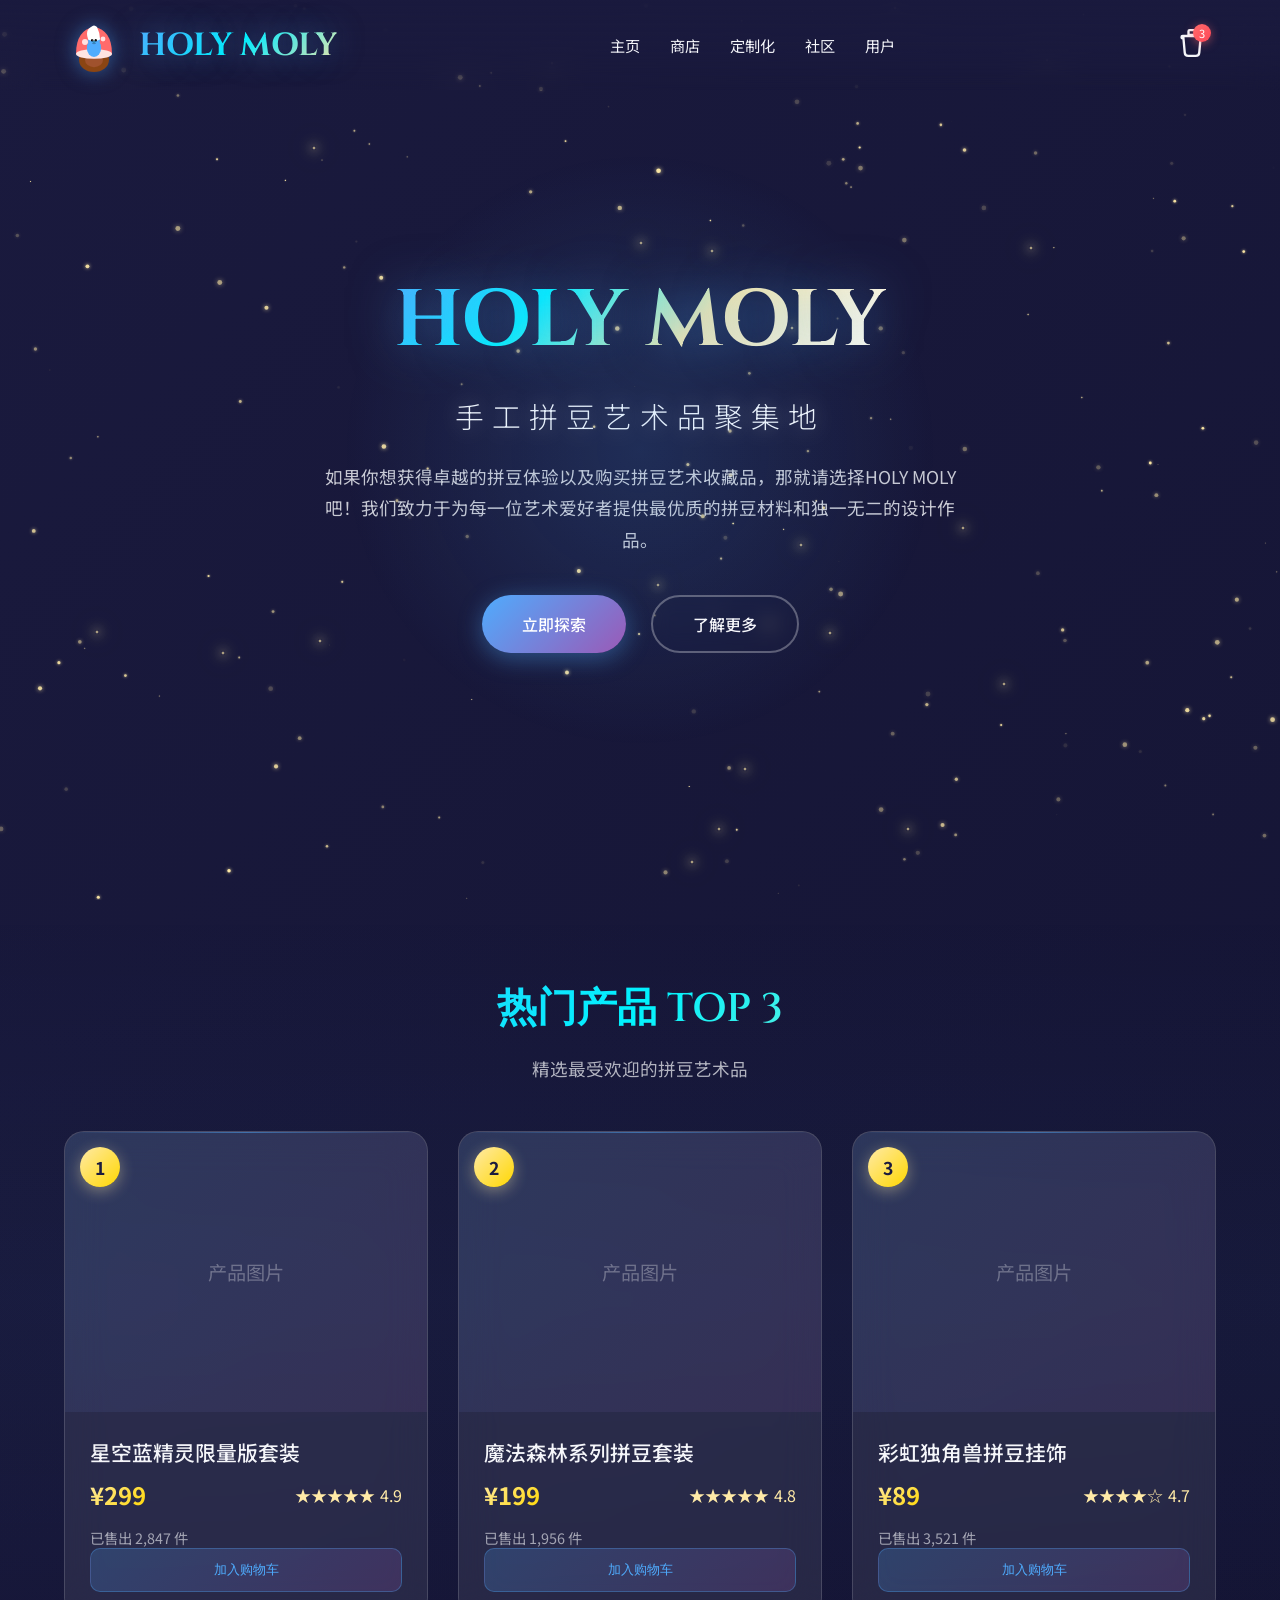
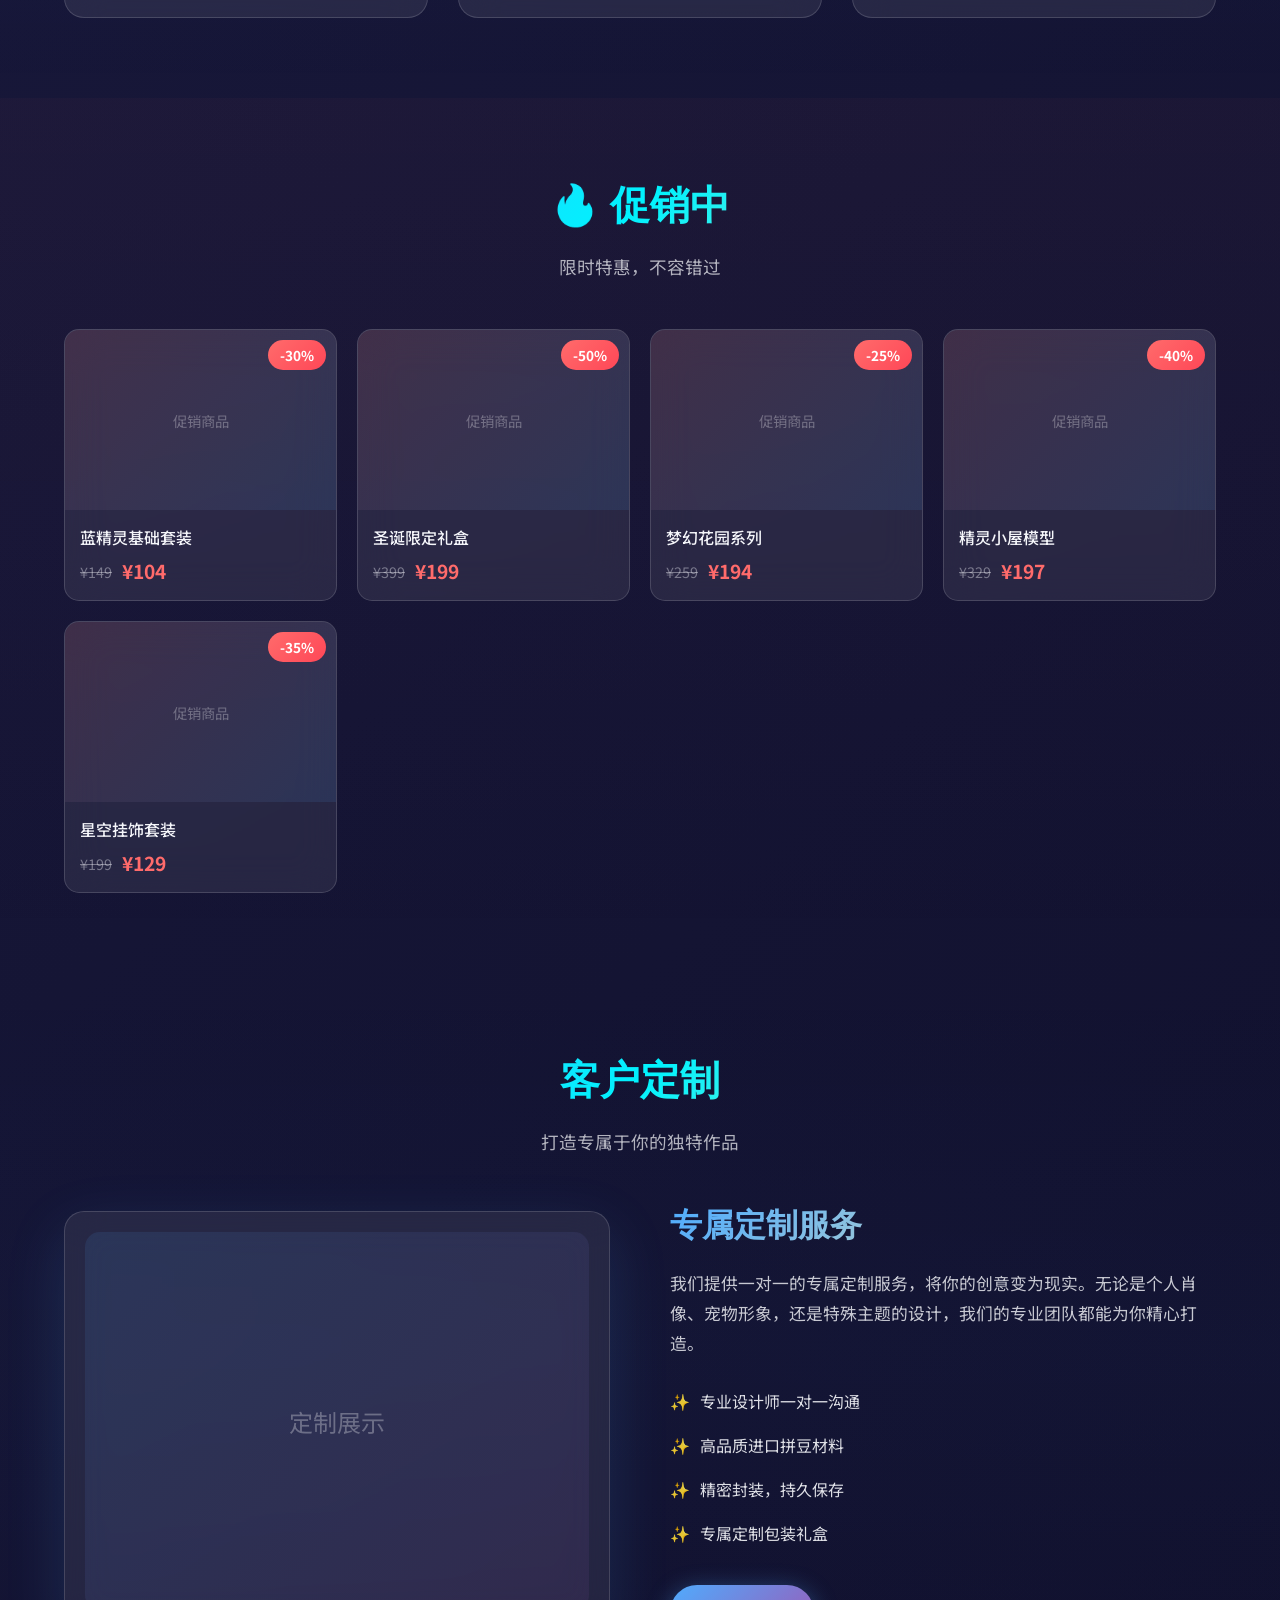
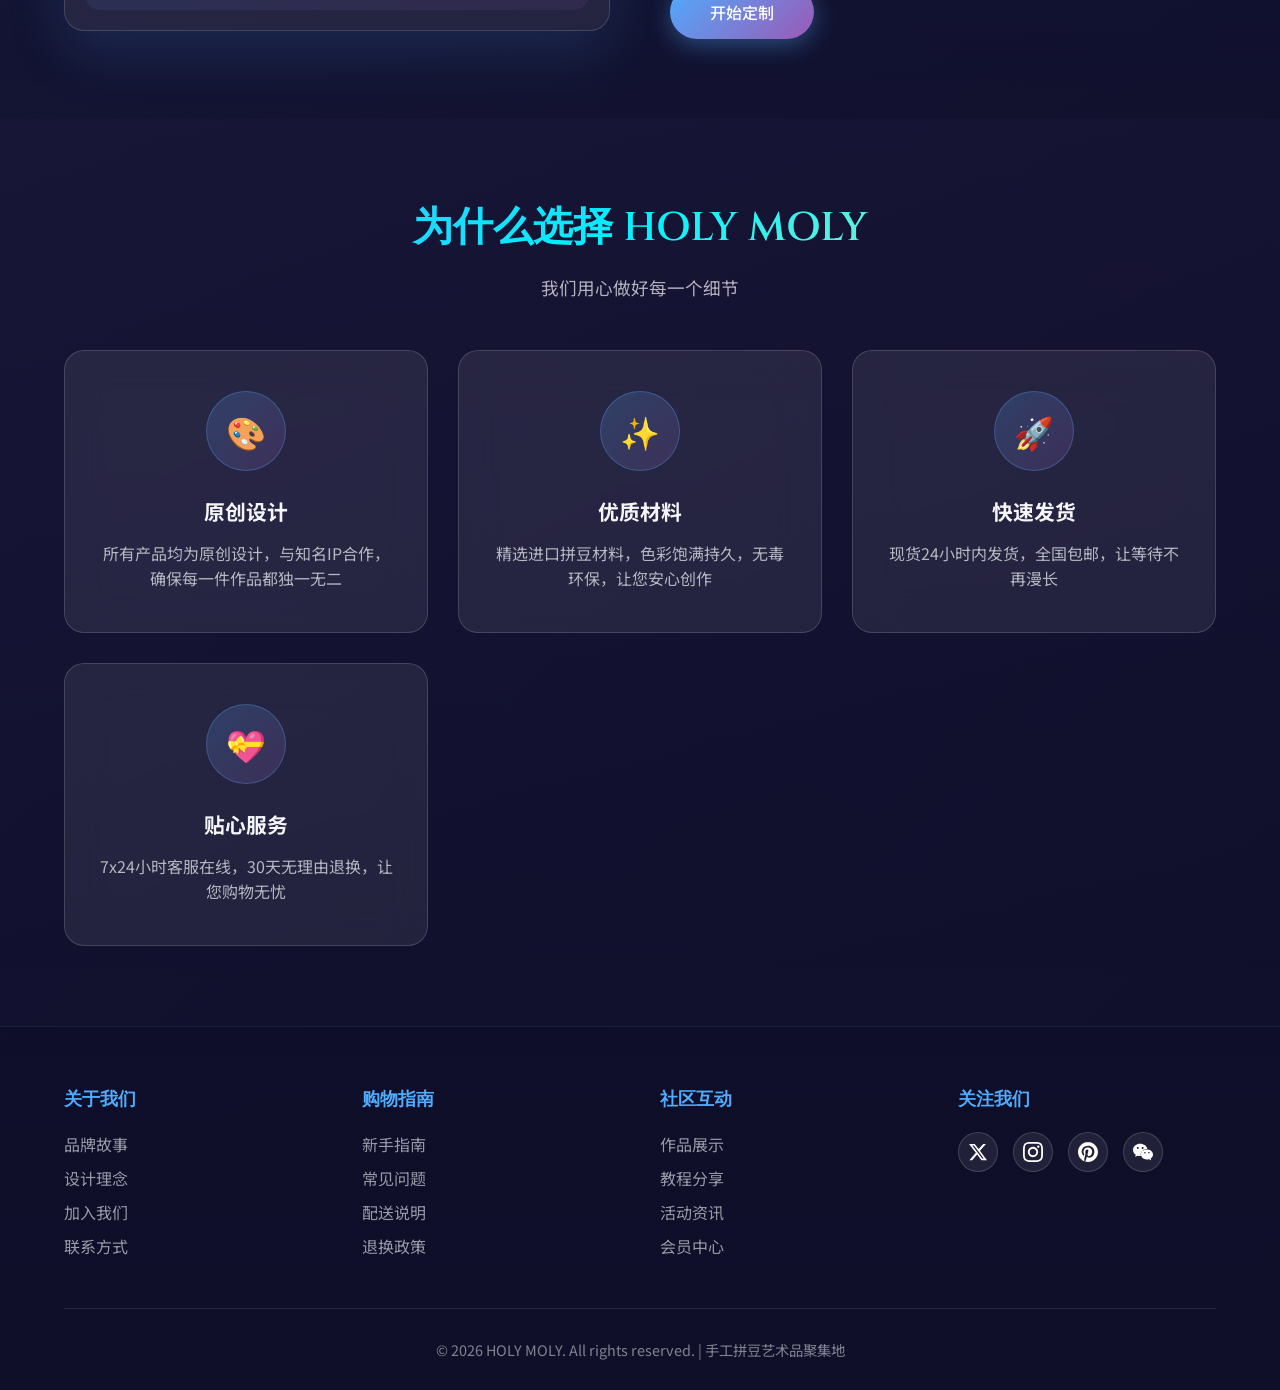
==== index.html @ f50a6401 "Initial commit: Holy Moly Store homepage with multiple design versions" ====
<!DOCTYPE html>
<html lang="zh-CN">
<head>
    <meta charset="UTF-8">
    <meta name="viewport" content="width=device-width, initial-scale=1.0">
    <title>HOLY MOLY - 手工拼豆艺术品聚集地</title>
    <link href="https://fonts.googleapis.com/css2?family=Cinzel:wght@400;600;700&family=Noto+Sans+SC:wght@300;400;500;700&display=swap" rel="stylesheet">
    <style>
        * {
            margin: 0;
            padding: 0;
            box-sizing: border-box;
        }

        :root {
            --bg-deep-1: #1a1a3e;
            --bg-deep-2: #0f0f2a;
            --magic-blue: #4facfe;
            --magic-purple: #9b59b6;
            --star-gold: #ffeaa7;
            --text-white: #f5f6fa;
            --promo-red: #ff6b6b;
            --glass-bg: rgba(255, 255, 255, 0.08);
            --glass-border: rgba(255, 255, 255, 0.15);
        }

        body {
            font-family: 'Noto Sans SC', sans-serif;
            background: linear-gradient(135deg, var(--bg-deep-1) 0%, var(--bg-deep-2) 100%);
            color: var(--text-white);
            min-height: 100vh;
            overflow-x: hidden;
        }

        /* ===== 星星Canvas背景 ===== */
        #star-canvas {
            position: fixed;
            top: 0;
            left: 0;
            width: 100%;
            height: 100%;
            z-index: 0;
            pointer-events: none;
        }

        /* ===== 萤火虫 ===== */
        .fireflies-container {
            position: fixed;
            top: 0;
            left: 0;
            width: 100%;
            height: 100%;
            z-index: 1;
            pointer-events: none;
            overflow: hidden;
        }

        .firefly {
            position: absolute;
            width: 4px;
            height: 4px;
            background: radial-gradient(circle, #ffeaa7 0%, rgba(255, 234, 167, 0) 70%);
            border-radius: 50%;
            box-shadow: 0 0 10px #ffeaa7, 0 0 20px #ffeaa7, 0 0 30px #ffd700;
            animation: firefly-float 15s infinite ease-in-out;
        }

        @keyframes firefly-float {
            0%, 100% {
                transform: translate(0, 0) scale(1);
                opacity: 0.3;
            }
            25% {
                transform: translate(30px, -50px) scale(1.2);
                opacity: 0.8;
            }
            50% {
                transform: translate(-20px, -80px) scale(1);
                opacity: 0.5;
            }
            75% {
                transform: translate(40px, -30px) scale(1.3);
                opacity: 0.9;
            }
        }

        /* ===== 导航栏 ===== */
        .navbar {
            position: fixed;
            top: 0;
            left: 0;
            right: 0;
            z-index: 1000;
            padding: 15px 5%;
            background: linear-gradient(180deg, rgba(26, 26, 62, 0.95) 0%, rgba(26, 26, 62, 0.7) 60%, transparent 100%);
            backdrop-filter: blur(10px);
            display: flex;
            justify-content: space-between;
            align-items: center;
            transition: all 0.3s ease;
        }

        .nav-left {
            display: flex;
            align-items: center;
            gap: 15px;
        }

        /* 蓝精灵SVG */
        .smurf-mushroom {
            width: 60px;
            height: 60px;
            position: relative;
        }

        .smurf-mushroom svg {
            width: 100%;
            height: 100%;
            filter: drop-shadow(0 0 10px rgba(79, 172, 254, 0.5));
        }

        .logo {
            font-family: 'Cinzel', serif;
            font-size: 2rem;
            font-weight: 700;
            background: linear-gradient(135deg, var(--magic-blue) 0%, #00f2fe 50%, var(--star-gold) 100%);
            -webkit-background-clip: text;
            -webkit-text-fill-color: transparent;
            background-clip: text;
            text-shadow: 0 0 30px rgba(79, 172, 254, 0.5);
            animation: logo-glow 3s ease-in-out infinite alternate;
        }

        @keyframes logo-glow {
            0% { filter: brightness(1) drop-shadow(0 0 10px rgba(79, 172, 254, 0.5)); }
            100% { filter: brightness(1.2) drop-shadow(0 0 20px rgba(79, 172, 254, 0.8)); }
        }

        .nav-menu {
            display: flex;
            gap: 30px;
            list-style: none;
        }

        .nav-menu a {
            color: var(--text-white);
            text-decoration: none;
            font-size: 0.95rem;
            font-weight: 400;
            position: relative;
            padding: 5px 0;
            transition: all 0.3s ease;
        }

        .nav-menu a::after {
            content: '';
            position: absolute;
            bottom: 0;
            left: 0;
            width: 0;
            height: 2px;
            background: linear-gradient(90deg, var(--magic-blue), var(--star-gold));
            transition: width 0.3s ease;
        }

        .nav-menu a:hover {
            color: var(--magic-blue);
            text-shadow: 0 0 10px rgba(79, 172, 254, 0.8);
        }

        .nav-menu a:hover::after {
            width: 100%;
        }

        .nav-right {
            display: flex;
            align-items: center;
            gap: 20px;
        }

        .cart-icon {
            position: relative;
            cursor: pointer;
            padding: 10px;
            transition: transform 0.3s ease;
        }

        .cart-icon:hover {
            transform: scale(1.1);
        }

        .cart-icon svg {
            width: 28px;
            height: 28px;
            fill: none;
            stroke: var(--text-white);
            stroke-width: 2;
            transition: stroke 0.3s ease;
        }

        .cart-icon:hover svg {
            stroke: var(--magic-blue);
            filter: drop-shadow(0 0 8px rgba(79, 172, 254, 0.8));
        }

        .cart-badge {
            position: absolute;
            top: 5px;
            right: 5px;
            background: linear-gradient(135deg, var(--promo-red) 0%, #ff4757 100%);
            color: white;
            font-size: 0.7rem;
            width: 18px;
            height: 18px;
            border-radius: 50%;
            display: flex;
            align-items: center;
            justify-content: center;
            box-shadow: 0 2px 10px rgba(255, 107, 107, 0.5);
            animation: cart-pulse 2s infinite;
        }

        @keyframes cart-pulse {
            0%, 100% { transform: scale(1); }
            50% { transform: scale(1.1); }
        }

        /* ===== 通用区块样式 ===== */
        section {
            position: relative;
            z-index: 2;
            padding: 80px 5%;
        }

        .section-title {
            font-family: 'Cinzel', serif;
            font-size: 2.5rem;
            font-weight: 600;
            text-align: center;
            margin-bottom: 20px;
            background: linear-gradient(135deg, var(--magic-blue) 0%, #00f2fe 50%, var(--star-gold) 100%);
            -webkit-background-clip: text;
            -webkit-text-fill-color: transparent;
            background-clip: text;
        }

        .section-subtitle {
            text-align: center;
            color: rgba(245, 246, 250, 0.7);
            font-size: 1.1rem;
            margin-bottom: 50px;
        }

        /* ===== Hero区域 ===== */
        .hero {
            min-height: 100vh;
            display: flex;
            flex-direction: column;
            justify-content: center;
            align-items: center;
            text-align: center;
            padding-top: 100px;
            position: relative;
            overflow: hidden;
        }

        .hero::before {
            content: '';
            position: absolute;
            top: 50%;
            left: 50%;
            width: 600px;
            height: 600px;
            background: radial-gradient(circle, rgba(79, 172, 254, 0.15) 0%, transparent 70%);
            transform: translate(-50%, -50%);
            animation: hero-glow 8s ease-in-out infinite;
            pointer-events: none;
        }

        @keyframes hero-glow {
            0%, 100% { transform: translate(-50%, -50%) scale(1); opacity: 0.5; }
            50% { transform: translate(-50%, -50%) scale(1.2); opacity: 0.8; }
        }

        .hero-title {
            font-family: 'Cinzel', serif;
            font-size: 5rem;
            font-weight: 700;
            margin-bottom: 20px;
            background: linear-gradient(135deg, var(--magic-blue) 0%, #00f2fe 30%, var(--star-gold) 60%, #fff 100%);
            -webkit-background-clip: text;
            -webkit-text-fill-color: transparent;
            background-clip: text;
            text-shadow: 0 0 50px rgba(79, 172, 254, 0.5);
            animation: hero-title-glow 3s ease-in-out infinite alternate;
        }

        @keyframes hero-title-glow {
            0% { filter: brightness(1) drop-shadow(0 0 20px rgba(79, 172, 254, 0.5)); }
            100% { filter: brightness(1.2) drop-shadow(0 0 40px rgba(79, 172, 254, 0.8)); }
        }

        .hero-subtitle {
            font-size: 1.8rem;
            color: var(--text-white);
            margin-bottom: 25px;
            font-weight: 300;
            letter-spacing: 8px;
            text-shadow: 0 0 20px rgba(255, 255, 255, 0.3);
        }

        .hero-slogan {
            max-width: 700px;
            font-size: 1.1rem;
            color: rgba(245, 246, 250, 0.8);
            line-height: 1.8;
            margin-bottom: 40px;
            padding: 0 20px;
        }

        .hero-buttons {
            display: flex;
            gap: 25px;
            flex-wrap: wrap;
            justify-content: center;
        }

        .btn {
            padding: 15px 40px;
            font-size: 1rem;
            font-weight: 500;
            border: none;
            border-radius: 50px;
            cursor: pointer;
            position: relative;
            overflow: hidden;
            transition: all 0.4s ease;
            font-family: 'Noto Sans SC', sans-serif;
        }

        .btn-primary {
            background: linear-gradient(135deg, var(--magic-blue) 0%, #9b59b6 100%);
            color: white;
            box-shadow: 0 5px 25px rgba(79, 172, 254, 0.4);
        }

        .btn-primary::before {
            content: '';
            position: absolute;
            top: 0;
            left: -100%;
            width: 100%;
            height: 100%;
            background: linear-gradient(90deg, transparent, rgba(255, 255, 255, 0.3), transparent);
            transition: left 0.5s ease;
        }

        .btn-primary:hover {
            transform: translateY(-3px);
            box-shadow: 0 10px 40px rgba(79, 172, 254, 0.6);
        }

        .btn-primary:hover::before {
            left: 100%;
        }

        .btn-secondary {
            background: transparent;
            color: var(--text-white);
            border: 2px solid rgba(255, 255, 255, 0.3);
            backdrop-filter: blur(10px);
        }

        .btn-secondary:hover {
            background: rgba(255, 255, 255, 0.1);
            border-color: var(--magic-blue);
            color: var(--magic-blue);
            box-shadow: 0 0 20px rgba(79, 172, 254, 0.3);
        }

        /* ===== 热门产品 ===== */
        .products-section {
            background: linear-gradient(180deg, transparent 0%, rgba(79, 172, 254, 0.03) 50%, transparent 100%);
        }

        .products-grid {
            display: grid;
            grid-template-columns: repeat(auto-fit, minmax(350px, 1fr));
            gap: 30px;
            max-width: 1400px;
            margin: 0 auto;
        }

        .product-card {
            background: var(--glass-bg);
            backdrop-filter: blur(20px);
            border: 1px solid var(--glass-border);
            border-radius: 20px;
            overflow: hidden;
            transition: all 0.4s ease;
            position: relative;
        }

        .product-card::before {
            content: '';
            position: absolute;
            top: 0;
            left: 0;
            right: 0;
            height: 1px;
            background: linear-gradient(90deg, transparent, rgba(79, 172, 254, 0.5), transparent);
        }

        .product-card:hover {
            transform: translateY(-10px);
            box-shadow: 0 20px 50px rgba(79, 172, 254, 0.2), 0 0 30px rgba(79, 172, 254, 0.1);
            border-color: rgba(79, 172, 254, 0.3);
        }

        .product-image {
            width: 100%;
            height: 280px;
            background: linear-gradient(135deg, rgba(79, 172, 254, 0.1) 0%, rgba(155, 89, 182, 0.1) 100%);
            display: flex;
            align-items: center;
            justify-content: center;
            position: relative;
            overflow: hidden;
        }

        .product-image::after {
            content: '产品图片';
            font-size: 1.2rem;
            color: rgba(255, 255, 255, 0.3);
        }

        .product-image img {
            width: 100%;
            height: 100%;
            object-fit: cover;
        }

        .product-rank {
            position: absolute;
            top: 15px;
            left: 15px;
            width: 40px;
            height: 40px;
            background: linear-gradient(135deg, var(--star-gold) 0%, #ffd700 100%);
            border-radius: 50%;
            display: flex;
            align-items: center;
            justify-content: center;
            font-weight: 700;
            color: #1a1a3e;
            font-size: 1.1rem;
            box-shadow: 0 4px 15px rgba(255, 234, 167, 0.4);
        }

        .product-info {
            padding: 25px;
        }

        .product-name {
            font-size: 1.3rem;
            font-weight: 500;
            margin-bottom: 10px;
            color: var(--text-white);
        }

        .product-meta {
            display: flex;
            justify-content: space-between;
            align-items: center;
            margin-bottom: 15px;
        }

        .product-price {
            font-size: 1.5rem;
            font-weight: 700;
            background: linear-gradient(135deg, var(--star-gold) 0%, #ffd700 100%);
            -webkit-background-clip: text;
            -webkit-text-fill-color: transparent;
            background-clip: text;
        }

        .product-rating {
            display: flex;
            align-items: center;
            gap: 5px;
            color: var(--star-gold);
        }

        .product-sales {
            color: rgba(245, 246, 250, 0.6);
            font-size: 0.9rem;
        }

        .btn-add-cart {
            width: 100%;
            padding: 12px;
            background: linear-gradient(135deg, rgba(79, 172, 254, 0.2) 0%, rgba(155, 89, 182, 0.2) 100%);
            border: 1px solid rgba(79, 172, 254, 0.3);
            border-radius: 10px;
            color: var(--magic-blue);
            font-weight: 500;
            cursor: pointer;
            transition: all 0.3s ease;
        }

        .btn-add-cart:hover {
            background: linear-gradient(135deg, var(--magic-blue) 0%, #9b59b6 100%);
            color: white;
            box-shadow: 0 5px 20px rgba(79, 172, 254, 0.4);
        }

        /* ===== 促销区域 ===== */
        .promo-section {
            background: linear-gradient(180deg, rgba(255, 107, 107, 0.03) 0%, transparent 100%);
        }

        .promo-grid {
            display: grid;
            grid-template-columns: repeat(auto-fit, minmax(220px, 1fr));
            gap: 20px;
            max-width: 1400px;
            margin: 0 auto;
        }

        .promo-card {
            background: var(--glass-bg);
            backdrop-filter: blur(20px);
            border: 1px solid var(--glass-border);
            border-radius: 15px;
            overflow: hidden;
            position: relative;
            transition: all 0.4s ease;
        }

        .promo-card:hover {
            transform: translateY(-8px) scale(1.02);
            box-shadow: 0 15px 40px rgba(255, 107, 107, 0.15);
        }

        .discount-badge {
            position: absolute;
            top: 10px;
            right: 10px;
            background: linear-gradient(135deg, var(--promo-red) 0%, #ff4757 100%);
            color: white;
            padding: 5px 12px;
            border-radius: 20px;
            font-size: 0.85rem;
            font-weight: 700;
            z-index: 2;
            animation: badge-pulse 2s infinite;
        }

        @keyframes badge-pulse {
            0%, 100% { box-shadow: 0 0 10px rgba(255, 107, 107, 0.5); }
            50% { box-shadow: 0 0 20px rgba(255, 107, 107, 0.8); }
        }

        .promo-image {
            width: 100%;
            height: 180px;
            background: linear-gradient(135deg, rgba(255, 107, 107, 0.1) 0%, rgba(79, 172, 254, 0.1) 100%);
            display: flex;
            align-items: center;
            justify-content: center;
        }

        .promo-image::after {
            content: '促销商品';
            font-size: 0.9rem;
            color: rgba(255, 255, 255, 0.3);
        }

        .promo-info {
            padding: 15px;
        }

        .promo-name {
            font-size: 1rem;
            font-weight: 500;
            margin-bottom: 8px;
        }

        .promo-price {
            display: flex;
            align-items: center;
            gap: 10px;
        }

        .original-price {
            text-decoration: line-through;
            color: rgba(245, 246, 250, 0.4);
            font-size: 0.9rem;
        }

        .current-price {
            font-size: 1.2rem;
            font-weight: 700;
            color: var(--promo-red);
        }

        /* ===== 客户定制 ===== */
        .custom-section {
            background: linear-gradient(180deg, transparent 0%, rgba(79, 172, 254, 0.02) 50%, transparent 100%);
        }

        .custom-content {
            display: grid;
            grid-template-columns: 1fr 1fr;
            gap: 60px;
            max-width: 1200px;
            margin: 0 auto;
            align-items: center;
        }

        .custom-image {
            position: relative;
        }

        .custom-image-frame {
            background: var(--glass-bg);
            backdrop-filter: blur(20px);
            border: 1px solid var(--glass-border);
            border-radius: 20px;
            padding: 20px;
            box-shadow: 0 20px 60px rgba(79, 172, 254, 0.15);
        }

        .custom-image-placeholder {
            width: 100%;
            aspect-ratio: 4/3;
            background: linear-gradient(135deg, rgba(79, 172, 254, 0.1) 0%, rgba(155, 89, 182, 0.1) 100%);
            border-radius: 15px;
            display: flex;
            align-items: center;
            justify-content: center;
        }

        .custom-image-placeholder::after {
            content: '定制展示';
            font-size: 1.5rem;
            color: rgba(255, 255, 255, 0.3);
        }

        .custom-text h3 {
            font-family: 'Cinzel', serif;
            font-size: 2rem;
            margin-bottom: 20px;
            background: linear-gradient(135deg, var(--magic-blue) 0%, var(--star-gold) 100%);
            -webkit-background-clip: text;
            -webkit-text-fill-color: transparent;
            background-clip: text;
        }

        .custom-text p {
            color: rgba(245, 246, 250, 0.8);
            line-height: 1.8;
            margin-bottom: 20px;
            font-size: 1.05rem;
        }

        .custom-features {
            list-style: none;
            margin-bottom: 30px;
        }

        .custom-features li {
            padding: 10px 0;
            padding-left: 30px;
            position: relative;
            color: rgba(245, 246, 250, 0.9);
        }

        .custom-features li::before {
            content: '✨';
            position: absolute;
            left: 0;
        }

        /* ===== 为什么选择 ===== */
        .features-section {
            background: linear-gradient(180deg, rgba(155, 89, 182, 0.03) 0%, transparent 100%);
        }

        .features-grid {
            display: grid;
            grid-template-columns: repeat(auto-fit, minmax(280px, 1fr));
            gap: 30px;
            max-width: 1200px;
            margin: 0 auto;
        }

        .feature-card {
            background: var(--glass-bg);
            backdrop-filter: blur(20px);
            border: 1px solid var(--glass-border);
            border-radius: 20px;
            padding: 40px 30px;
            text-align: center;
            transition: all 0.4s ease;
            position: relative;
            overflow: hidden;
        }

        .feature-card::before {
            content: '';
            position: absolute;
            top: -50%;
            left: -50%;
            width: 200%;
            height: 200%;
            background: radial-gradient(circle, rgba(79, 172, 254, 0.1) 0%, transparent 70%);
            opacity: 0;
            transition: opacity 0.4s ease;
        }

        .feature-card:hover::before {
            opacity: 1;
        }

        .feature-card:hover {
            transform: translateY(-10px);
            border-color: rgba(79, 172, 254, 0.3);
            box-shadow: 0 20px 50px rgba(79, 172, 254, 0.15);
        }

        .feature-icon {
            width: 80px;
            height: 80px;
            margin: 0 auto 25px;
            background: linear-gradient(135deg, rgba(79, 172, 254, 0.2) 0%, rgba(155, 89, 182, 0.2) 100%);
            border-radius: 50%;
            display: flex;
            align-items: center;
            justify-content: center;
            font-size: 2rem;
            border: 1px solid rgba(79, 172, 254, 0.3);
        }

        .feature-card h4 {
            font-size: 1.3rem;
            margin-bottom: 15px;
            color: var(--text-white);
        }

        .feature-card p {
            color: rgba(245, 246, 250, 0.7);
            line-height: 1.6;
        }

        /* ===== Footer ===== */
        .footer {
            background: linear-gradient(180deg, rgba(15, 15, 42, 0.95) 0%, #0f0f2a 100%);
            border-top: 1px solid rgba(79, 172, 254, 0.1);
            padding: 60px 5% 30px;
            position: relative;
            z-index: 2;
        }

        .footer-content {
            max-width: 1200px;
            margin: 0 auto;
            display: grid;
            grid-template-columns: repeat(auto-fit, minmax(250px, 1fr));
            gap: 40px;
            margin-bottom: 40px;
        }

        .footer-section h5 {
            font-family: 'Cinzel', serif;
            font-size: 1.1rem;
            margin-bottom: 20px;
            color: var(--magic-blue);
        }

        .footer-section ul {
            list-style: none;
        }

        .footer-section li {
            margin-bottom: 10px;
        }

        .footer-section a {
            color: rgba(245, 246, 250, 0.6);
            text-decoration: none;
            transition: all 0.3s ease;
        }

        .footer-section a:hover {
            color: var(--magic-blue);
            padding-left: 5px;
        }

        .social-links {
            display: flex;
            gap: 15px;
        }

        .social-icon {
            width: 40px;
            height: 40px;
            background: var(--glass-bg);
            border: 1px solid var(--glass-border);
            border-radius: 50%;
            display: flex;
            align-items: center;
            justify-content: center;
            transition: all 0.3s ease;
            cursor: pointer;
        }

        .social-icon:hover {
            background: rgba(79, 172, 254, 0.2);
            border-color: var(--magic-blue);
            transform: translateY(-3px);
        }

        .footer-bottom {
            text-align: center;
            padding-top: 30px;
            border-top: 1px solid rgba(255, 255, 255, 0.1);
            color: rgba(245, 246, 250, 0.5);
            font-size: 0.9rem;
        }

        /* ===== 响应式设计 ===== */
        @media (max-width: 1024px) {
            .custom-content {
                grid-template-columns: 1fr;
                gap: 40px;
            }
        }

        @media (max-width: 768px) {
            .navbar {
                flex-wrap: wrap;
                padding: 15px 3%;
            }

            .nav-menu {
                display: none;
            }

            .hero-title {
                font-size: 3rem;
            }

            .hero-subtitle {
                font-size: 1.2rem;
                letter-spacing: 4px;
            }

            .products-grid {
                grid-template-columns: 1fr;
            }

            .section-title {
                font-size: 1.8rem;
            }

            section {
                padding: 60px 3%;
            }
        }

        /* ===== 滚动动画 ===== */
        .animate-on-scroll {
            opacity: 0;
            transform: translateY(30px);
            transition: all 0.6s ease;
        }

        .animate-on-scroll.visible {
            opacity: 1;
            transform: translateY(0);
        }
    </style>
</head>
<body>
    <!-- 星星Canvas -->
    <canvas id="star-canvas"></canvas>

    <!-- 萤火虫容器 -->
    <div class="fireflies-container" id="fireflies"></div>

    <!-- 导航栏 -->
    <nav class="navbar">
        <div class="nav-left">
            <div class="smurf-mushroom">
                <svg viewBox="0 0 100 100" xmlns="http://www.w3.org/2000/svg">
                    <!-- 蘑菇 -->
                    <ellipse cx="50" cy="75" rx="25" ry="20" fill="#8B4513"/>
                    <ellipse cx="50" cy="75" rx="15" ry="12" fill="#A0522D"/>
                    <!-- 蘑菇伞 -->
                    <path d="M20 65 Q20 25 50 20 Q80 25 80 65 Z" fill="#FF6B6B"/>
                    <ellipse cx="50" cy="65" rx="30" ry="8" fill="#FFE4E1"/>
                    <!-- 蘑菇斑点 -->
                    <circle cx="35" cy="45" r="5" fill="white" opacity="0.8"/>
                    <circle cx="65" cy="40" r="4" fill="white" opacity="0.8"/>
                    <circle cx="50" cy="35" r="3" fill="white" opacity="0.8"/>
                    <!-- 蓝精灵身体 -->
                    <ellipse cx="50" cy="55" rx="12" ry="15" fill="#4FACFE"/>
                    <!-- 蓝精灵头 -->
                    <circle cx="50" cy="42" r="10" fill="#4FACFE"/>
                    <!-- 帽子 -->
                    <path d="M40 40 Q35 25 45 20 Q50 15 55 20 Q60 30 60 40" fill="white"/>
                    <ellipse cx="50" cy="40" rx="10" ry="3" fill="white"/>
                    <!-- 眼睛 -->
                    <circle cx="47" cy="42" r="2" fill="black"/>
                    <circle cx="53" cy="42" r="2" fill="black"/>
                    <circle cx="47.5" cy="41.5" r="0.7" fill="white"/>
                    <circle cx="53.5" cy="41.5" r="0.7" fill="white"/>
                    <!-- 鼻子 -->
                    <ellipse cx="50" cy="45" rx="2" ry="1.5" fill="#2E86AB"/>
                    <!-- 嘴巴 -->
                    <path d="M47 47 Q50 49 53 47" stroke="black" stroke-width="0.5" fill="none"/>
                </svg>
            </div>
            <div class="logo">HOLY MOLY</div>
        </div>
        <ul class="nav-menu">
            <li><a href="#home">主页</a></li>
            <li><a href="#shop">商店</a></li>
            <li><a href="#custom">定制化</a></li>
            <li><a href="#community">社区</a></li>
            <li><a href="#user">用户</a></li>
        </ul>
        <div class="nav-right">
            <div class="cart-icon">
                <svg viewBox="0 0 24 24">
                    <path d="M9 2C9 1.44772 9.44772 1 10 1H14C14.5523 1 15 1.44772 15 2V5H9V2Z"/>
                    <path d="M3 7C3 6.44772 3.44772 6 4 6H20C20.5523 6 21 6.44772 21 7C21 7.55228 20.5523 8 20 8H19.3333L18.2222 20.2C18.0974 21.7464 16.7957 23 15.2222 23H8.77778C7.20431 23 5.90264 21.7464 5.77778 20.2L4.66667 8H4C3.44772 8 3 7.55228 3 7Z"/>
                </svg>
                <span class="cart-badge">3</span>
            </div>
        </div>
    </nav>

    <!-- Hero区域 -->
    <section class="hero" id="home">
        <h1 class="hero-title">HOLY MOLY</h1>
        <p class="hero-subtitle">手工拼豆艺术品聚集地</p>
        <p class="hero-slogan">如果你想获得卓越的拼豆体验以及购买拼豆艺术收藏品，那就请选择HOLY MOLY吧！我们致力于为每一位艺术爱好者提供最优质的拼豆材料和独一无二的设计作品。</p>
        <div class="hero-buttons">
            <button class="btn btn-primary">立即探索</button>
            <button class="btn btn-secondary">了解更多</button>
        </div>
    </section>

    <!-- 热门产品TOP 3 -->
    <section class="products-section" id="shop">
        <h2 class="section-title animate-on-scroll">热门产品 TOP 3</h2>
        <p class="section-subtitle animate-on-scroll">精选最受欢迎的拼豆艺术品</p>
        <div class="products-grid">
            <div class="product-card animate-on-scroll">
                <div class="product-image">
                    <span class="product-rank">1</span>
                </div>
                <div class="product-info">
                    <h3 class="product-name">星空蓝精灵限量版套装</h3>
                    <div class="product-meta">
                        <span class="product-price">¥299</span>
                        <div class="product-rating">
                            <span>★★★★★</span>
                            <span>4.9</span>
                        </div>
                    </div>
                    <p class="product-sales">已售出 2,847 件</p>
                    <button class="btn-add-cart">加入购物车</button>
                </div>
            </div>
            <div class="product-card animate-on-scroll">
                <div class="product-image">
                    <span class="product-rank">2</span>
                </div>
                <div class="product-info">
                    <h3 class="product-name">魔法森林系列拼豆套装</h3>
                    <div class="product-meta">
                        <span class="product-price">¥199</span>
                        <div class="product-rating">
                            <span>★★★★★</span>
                            <span>4.8</span>
                        </div>
                    </div>
                    <p class="product-sales">已售出 1,956 件</p>
                    <button class="btn-add-cart">加入购物车</button>
                </div>
            </div>
            <div class="product-card animate-on-scroll">
                <div class="product-image">
                    <span class="product-rank">3</span>
                </div>
                <div class="product-info">
                    <h3 class="product-name">彩虹独角兽拼豆挂饰</h3>
                    <div class="product-meta">
                        <span class="product-price">¥89</span>
                        <div class="product-rating">
                            <span>★★★★☆</span>
                            <span>4.7</span>
                        </div>
                    </div>
                    <p class="product-sales">已售出 3,521 件</p>
                    <button class="btn-add-cart">加入购物车</button>
                </div>
            </div>
        </div>
    </section>

    <!-- 促销中 -->
    <section class="promo-section">
        <h2 class="section-title animate-on-scroll">🔥 促销中</h2>
        <p class="section-subtitle animate-on-scroll">限时特惠，不容错过</p>
        <div class="promo-grid">
            <div class="promo-card animate-on-scroll">
                <span class="discount-badge">-30%</span>
                <div class="promo-image"></div>
                <div class="promo-info">
                    <h4 class="promo-name">蓝精灵基础套装</h4>
                    <div class="promo-price">
                        <span class="original-price">¥149</span>
                        <span class="current-price">¥104</span>
                    </div>
                </div>
            </div>
            <div class="promo-card animate-on-scroll">
                <span class="discount-badge">-50%</span>
                <div class="promo-image"></div>
                <div class="promo-info">
                    <h4 class="promo-name">圣诞限定礼盒</h4>
                    <div class="promo-price">
                        <span class="original-price">¥399</span>
                        <span class="current-price">¥199</span>
                    </div>
                </div>
            </div>
            <div class="promo-card animate-on-scroll">
                <span class="discount-badge">-25%</span>
                <div class="promo-image"></div>
                <div class="promo-info">
                    <h4 class="promo-name">梦幻花园系列</h4>
                    <div class="promo-price">
                        <span class="original-price">¥259</span>
                        <span class="current-price">¥194</span>
                    </div>
                </div>
            </div>
            <div class="promo-card animate-on-scroll">
                <span class="discount-badge">-40%</span>
                <div class="promo-image"></div>
                <div class="promo-info">
                    <h4 class="promo-name">精灵小屋模型</h4>
                    <div class="promo-price">
                        <span class="original-price">¥329</span>
                        <span class="current-price">¥197</span>
                    </div>
                </div>
            </div>
            <div class="promo-card animate-on-scroll">
                <span class="discount-badge">-35%</span>
                <div class="promo-image"></div>
                <div class="promo-info">
                    <h4 class="promo-name">星空挂饰套装</h4>
                    <div class="promo-price">
                        <span class="original-price">¥199</span>
                        <span class="current-price">¥129</span>
                    </div>
                </div>
            </div>
        </div>
    </section>

    <!-- 客户定制 -->
    <section class="custom-section" id="custom">
        <h2 class="section-title animate-on-scroll">客户定制</h2>
        <p class="section-subtitle animate-on-scroll">打造专属于你的独特作品</p>
        <div class="custom-content">
            <div class="custom-image animate-on-scroll">
                <div class="custom-image-frame">
                    <div class="custom-image-placeholder"></div>
                </div>
            </div>
            <div class="custom-text animate-on-scroll">
                <h3>专属定制服务</h3>
                <p>我们提供一对一的专属定制服务，将你的创意变为现实。无论是个人肖像、宠物形象，还是特殊主题的设计，我们的专业团队都能为你精心打造。</p>
                <ul class="custom-features">
                    <li>专业设计师一对一沟通</li>
                    <li>高品质进口拼豆材料</li>
                    <li>精密封装，持久保存</li>
                    <li>专属定制包装礼盒</li>
                </ul>
                <button class="btn btn-primary">开始定制</button>
            </div>
        </div>
    </section>

    <!-- 为什么选择HOLY MOLY -->
    <section class="features-section">
        <h2 class="section-title animate-on-scroll">为什么选择 HOLY MOLY</h2>
        <p class="section-subtitle animate-on-scroll">我们用心做好每一个细节</p>
        <div class="features-grid">
            <div class="feature-card animate-on-scroll">
                <div class="feature-icon">🎨</div>
                <h4>原创设计</h4>
                <p>所有产品均为原创设计，与知名IP合作，确保每一件作品都独一无二</p>
            </div>
            <div class="feature-card animate-on-scroll">
                <div class="feature-icon">✨</div>
                <h4>优质材料</h4>
                <p>精选进口拼豆材料，色彩饱满持久，无毒环保，让您安心创作</p>
            </div>
            <div class="feature-card animate-on-scroll">
                <div class="feature-icon">🚀</div>
                <h4>快速发货</h4>
                <p>现货24小时内发货，全国包邮，让等待不再漫长</p>
            </div>
            <div class="feature-card animate-on-scroll">
                <div class="feature-icon">💝</div>
                <h4>贴心服务</h4>
                <p>7x24小时客服在线，30天无理由退换，让您购物无忧</p>
            </div>
        </div>
    </section>

    <!-- Footer -->
    <footer class="footer">
        <div class="footer-content">
            <div class="footer-section">
                <h5>关于我们</h5>
                <ul>
                    <li><a href="#">品牌故事</a></li>
                    <li><a href="#">设计理念</a></li>
                    <li><a href="#">加入我们</a></li>
                    <li><a href="#">联系方式</a></li>
                </ul>
            </div>
            <div class="footer-section">
                <h5>购物指南</h5>
                <ul>
                    <li><a href="#">新手指南</a></li>
                    <li><a href="#">常见问题</a></li>
                    <li><a href="#">配送说明</a></li>
                    <li><a href="#">退换政策</a></li>
                </ul>
            </div>
            <div class="footer-section">
                <h5>社区互动</h5>
                <ul>
                    <li><a href="#">作品展示</a></li>
                    <li><a href="#">教程分享</a></li>
                    <li><a href="#">活动资讯</a></li>
                    <li><a href="#">会员中心</a></li>
                </ul>
            </div>
            <div class="footer-section">
                <h5>关注我们</h5>
                <div class="social-links">
                    <div class="social-icon">
                        <svg width="20" height="20" viewBox="0 0 24 24" fill="white">
                            <path d="M18.244 2.25h3.308l-7.227 8.26 8.502 11.24H16.17l-5.214-6.817L4.99 21.75H1.68l7.73-8.835L1.254 2.25H8.08l4.713 6.231zm-1.161 17.52h1.833L7.084 4.126H5.117z"/>
                        </svg>
                    </div>
                    <div class="social-icon">
                        <svg width="20" height="20" viewBox="0 0 24 24" fill="white">
                            <path d="M12 2.163c3.204 0 3.584.012 4.85.07 3.252.148 4.771 1.691 4.919 4.919.058 1.265.069 1.645.069 4.849 0 3.205-.012 3.584-.069 4.849-.149 3.225-1.664 4.771-4.919 4.919-1.266.058-1.644.07-4.85.07-3.204 0-3.584-.012-4.849-.07-3.26-.149-4.771-1.699-4.919-4.92-.058-1.265-.07-1.644-.07-4.849 0-3.204.013-3.583.07-4.849.149-3.227 1.664-4.771 4.919-4.919 1.266-.057 1.645-.069 4.849-.069zm0-2.163c-3.259 0-3.667.014-4.947.072-4.358.2-6.78 2.618-6.98 6.98-.059 1.281-.073 1.689-.073 4.948 0 3.259.014 3.668.072 4.948.2 4.358 2.618 6.78 6.98 6.98 1.281.058 1.689.072 4.948.072 3.259 0 3.668-.014 4.948-.072 4.354-.2 6.782-2.618 6.979-6.98.059-1.28.073-1.689.073-4.948 0-3.259-.014-3.667-.072-4.947-.196-4.354-2.617-6.78-6.979-6.98-1.281-.059-1.69-.073-4.949-.073zm0 5.838c-3.403 0-6.162 2.759-6.162 6.162s2.759 6.163 6.162 6.163 6.162-2.759 6.162-6.163c0-3.403-2.759-6.162-6.162-6.162zm0 10.162c-2.209 0-4-1.79-4-4 0-2.209 1.791-4 4-4s4 1.791 4 4c0 2.21-1.791 4-4 4zm6.406-11.845c-.796 0-1.441.645-1.441 1.44s.645 1.44 1.441 1.44c.795 0 1.439-.645 1.439-1.44s-.644-1.44-1.439-1.44z"/>
                        </svg>
                    </div>
                    <div class="social-icon">
                        <svg width="20" height="20" viewBox="0 0 24 24" fill="white">
                            <path d="M12.017 0C5.396 0 .029 5.367.029 11.987c0 5.079 3.158 9.417 7.618 11.162-.105-.949-.199-2.403.041-3.439.219-.937 1.406-5.957 1.406-5.957s-.359-.72-.359-1.781c0-1.663.967-2.911 2.168-2.911 1.024 0 1.518.769 1.518 1.688 0 1.029-.653 2.567-.992 3.992-.285 1.193.6 2.165 1.775 2.165 2.128 0 3.768-2.245 3.768-5.487 0-2.861-2.063-4.869-5.008-4.869-3.41 0-5.409 2.562-5.409 5.199 0 1.033.394 2.143.889 2.741.099.12.112.225.085.345-.09.375-.293 1.199-.334 1.363-.053.225-.172.271-.401.165-1.495-.69-2.433-2.878-2.433-4.646 0-3.776 2.748-7.252 7.92-7.252 4.158 0 7.392 2.967 7.392 6.923 0 4.135-2.607 7.462-6.233 7.462-1.214 0-2.354-.629-2.758-1.379l-.749 2.848c-.269 1.045-1.004 2.352-1.498 3.146 1.123.345 2.306.535 3.55.535 6.607 0 11.985-5.365 11.985-11.987C23.97 5.39 18.592.026 11.985.026L12.017 0z"/>
                        </svg>
                    </div>
                    <div class="social-icon">
                        <svg width="20" height="20" viewBox="0 0 24 24" fill="white">
                            <path d="M8.691 2.188C3.891 2.188 0 5.476 0 9.53c0 2.212 1.17 4.203 3.002 5.55a.59.59 0 01.213.665l-.39 1.48c-.019.07-.048.141-.048.213 0 .163.13.295.29.295a.326.326 0 00.167-.054l1.903-1.114a.864.864 0 01.717-.098 10.16 10.16 0 002.837.403c.276 0 .543-.027.811-.05-.857-2.578.157-4.972 1.932-6.446 1.703-1.415 3.882-1.98 5.853-1.838-.576-3.583-4.196-6.348-8.596-6.348zM5.785 5.991c.642 0 1.162.529 1.162 1.18a1.17 1.17 0 01-1.162 1.178A1.17 1.17 0 014.623 7.17c0-.651.52-1.18 1.162-1.18zm5.813 0c.642 0 1.162.529 1.162 1.18a1.17 1.17 0 01-1.162 1.178 1.17 1.17 0 01-1.162-1.178c0-.651.52-1.18 1.162-1.18zm5.34 2.867c-1.797-.052-3.746.512-5.28 1.786-1.72 1.428-2.687 3.72-1.78 6.22.942 2.453 3.666 4.229 6.884 4.229.826 0 1.622-.12 2.361-.336a.722.722 0 01.598.082l1.584.926a.272.272 0 00.14.045c.134 0 .24-.11.24-.245 0-.06-.024-.12-.04-.178l-.327-1.233a.49.49 0 01.177-.553C23.256 18.449 24 16.811 24 14.997c0-3.42-3.166-6.139-7.062-6.139zm-2.652 3.099c.535 0 .969.44.969.983a.976.976 0 01-.969.983.976.976 0 01-.969-.983c0-.542.434-.983.97-.983zm4.844 0c.535 0 .969.44.969.983a.976.976 0 01-.969.983.976.976 0 01-.969-.983c0-.542.434-.983.97-.983z"/>
                        </svg>
                    </div>
                </div>
            </div>
        </div>
        <div class="footer-bottom">
            <p>&copy; 2026 HOLY MOLY. All rights reserved. | 手工拼豆艺术品聚集地</p>
        </div>
    </footer>

    <script>
        // ===== 星星Canvas动画 =====
        const starCanvas = document.getElementById('star-canvas');
        const ctx = starCanvas.getContext('2d');
        let stars = [];
        const numStars = 200;

        function resizeCanvas() {
            starCanvas.width = window.innerWidth;
            starCanvas.height = window.innerHeight;
        }

        class Star {
            constructor() {
                this.reset();
            }

            reset() {
                this.x = Math.random() * starCanvas.width;
                this.y = Math.random() * starCanvas.height;
                this.size = Math.random() * 2 + 0.5;
                this.opacity = Math.random();
                this.twinkleSpeed = Math.random() * 0.02 + 0.005;
                this.twinkleDir = Math.random() > 0.5 ? 1 : -1;
            }

            update() {
                this.opacity += this.twinkleSpeed * this.twinkleDir;
                if (this.opacity >= 1 || this.opacity <= 0.2) {
                    this.twinkleDir *= -1;
                }
            }

            draw() {
                ctx.beginPath();
                ctx.arc(this.x, this.y, this.size, 0, Math.PI * 2);
                ctx.fillStyle = `rgba(255, 234, 167, ${this.opacity})`;
                ctx.shadowBlur = this.size * 2;
                ctx.shadowColor = '#ffeaa7';
                ctx.fill();
            }
        }

        function initStars() {
            stars = [];
            for (let i = 0; i < numStars; i++) {
                stars.push(new Star());
            }
        }

        function animateStars() {
            ctx.clearRect(0, 0, starCanvas.width, starCanvas.height);
            stars.forEach(star => {
                star.update();
                star.draw();
            });
            requestAnimationFrame(animateStars);
        }

        resizeCanvas();
        initStars();
        animateStars();

        window.addEventListener('resize', () => {
            resizeCanvas();
            initStars();
        });

        // ===== 萤火虫生成 =====
        const firefliesContainer = document.getElementById('fireflies');
        const numFireflies = 20;

        for (let i = 0; i < numFireflies; i++) {
            const firefly = document.createElement('div');
            firefly.className = 'firefly';
            firefly.style.left = Math.random() * 100 + '%';
            firefly.style.top = Math.random() * 100 + '%';
            firefly.style.animationDelay = Math.random() * 15 + 's';
            firefly.style.animationDuration = (15 + Math.random() * 10) + 's';
            firefliesContainer.appendChild(firefly);
        }

        // ===== 滚动动画 =====
        const animateElements = document.querySelectorAll('.animate-on-scroll');

        const observerOptions = {
            threshold: 0.1,
            rootMargin: '0px 0px -50px 0px'
        };

        const observer = new IntersectionObserver((entries) => {
            entries.forEach((entry, index) => {
                if (entry.isIntersecting) {
                    setTimeout(() => {
                        entry.target.classList.add('visible');
                    }, index * 100);
                    observer.unobserve(entry.target);
                }
            });
        }, observerOptions);

        animateElements.forEach(el => observer.observe(el));

        // ===== 导航栏滚动效果 =====
        const navbar = document.querySelector('.navbar');
        let lastScrollY = window.scrollY;

        window.addEventListener('scroll', () => {
            if (window.scrollY > 100) {
                navbar.style.background = 'rgba(26, 26, 62, 0.98)';
                navbar.style.backdropFilter = 'blur(20px)';
            } else {
                navbar.style.background = 'linear-gradient(180deg, rgba(26, 26, 62, 0.95) 0%, rgba(26, 26, 62, 0.7) 60%, transparent 100%)';
            }
            lastScrollY = window.scrollY;
        });

        // ===== 平滑滚动 =====
        document.querySelectorAll('a[href^="#"]').forEach(anchor => {
            anchor.addEventListener('click', function (e) {
                e.preventDefault();
                const target = document.querySelector(this.getAttribute('href'));
                if (target) {
                    target.scrollIntoView({
                        behavior: 'smooth',
                        block: 'start'
                    });
                }
            });
        });

        // ===== 按钮点击效果 =====
        document.querySelectorAll('.btn').forEach(btn => {
            btn.addEventListener('click', function(e) {
                const ripple = document.createElement('span');
                const rect = this.getBoundingClientRect();
                const size = Math.max(rect.width, rect.height);
                const x = e.clientX - rect.left - size / 2;
                const y = e.clientY - rect.top - size / 2;
                
                ripple.style.cssText = `
                    position: absolute;
                    width: ${size}px;
                    height: ${size}px;
                    left: ${x}px;
                    top: ${y}px;
                    background: rgba(255, 255, 255, 0.3);
                    border-radius: 50%;
                    transform: scale(0);
                    animation: ripple 0.6s ease-out;
                    pointer-events: none;
                `;
                
                this.style.position = 'relative';
                this.style.overflow = 'hidden';
                this.appendChild(ripple);
                
                setTimeout(() => ripple.remove(), 600);
            });
        });

        // 添加ripple动画
        const style = document.createElement('style');
        style.textContent = `
            @keyframes ripple {
                to {
                    transform: scale(2);
                    opacity: 0;
                }
            }
        `;
        document.head.appendChild(style);

        // ===== 购物车数字动画 =====
        const cartBadge = document.querySelector('.cart-badge');
        let cartCount = 3;

        document.querySelectorAll('.btn-add-cart').forEach(btn => {
            btn.addEventListener('click', function() {
                cartCount++;
                cartBadge.textContent = cartCount;
                cartBadge.style.animation = 'none';
                setTimeout(() => {
                    cartBadge.style.animation = 'cart-pulse 2s infinite';
                }, 10);
                
                // 添加成功提示
                const toast = document.createElement('div');
                toast.textContent = '已添加到购物车！';
                toast.style.cssText = `
                    position: fixed;
                    bottom: 30px;
                    left: 50%;
                    transform: translateX(-50%);
                    background: linear-gradient(135deg, #4facfe 0%, #9b59b6 100%);
                    color: white;
                    padding: 12px 30px;
                    border-radius: 30px;
                    font-size: 14px;
                    z-index: 10000;
                    animation: slideUp 0.3s ease;
                `;
                document.body.appendChild(toast);
                setTimeout(() => {
                    toast.style.animation = 'slideDown 0.3s ease';
                    setTimeout(() => toast.remove(), 300);
                }, 2000);
            });
        });

        // 添加slide动画
        const slideStyle = document.createElement('style');
        slideStyle.textContent = `
            @keyframes slideUp {
                from { opacity: 0; transform: translateX(-50%) translateY(20px); }
                to { opacity: 1; transform: translateX(-50%) translateY(0); }
            }
            @keyframes slideDown {
                from { opacity: 1; transform: translateX(-50%) translateY(0); }
                to { opacity: 0; transform: translateX(-50%) translateY(20px); }
            }
        `;
        document.head.appendChild(slideStyle);

        console.log('🧚 HOLY MOLY 魔法森林拼豆商店已加载完成！');
    </script>
</body>
</html>
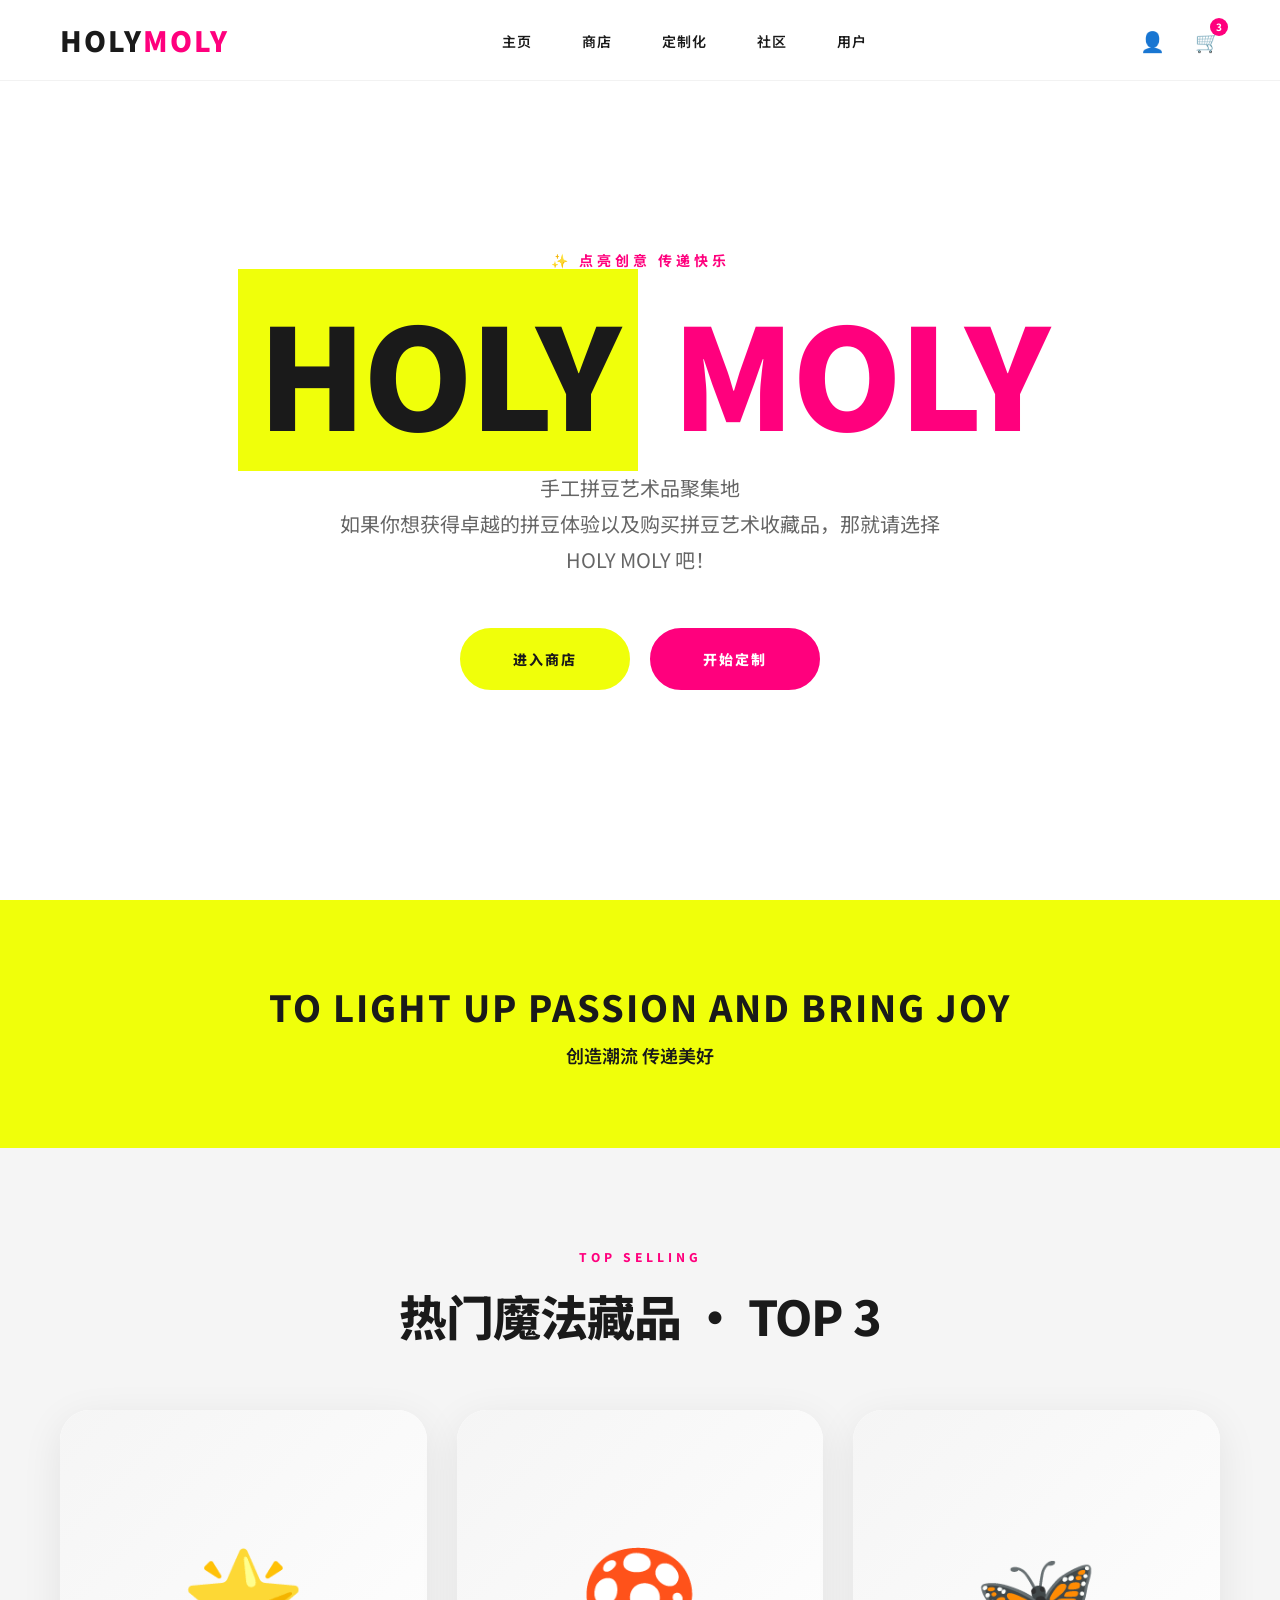
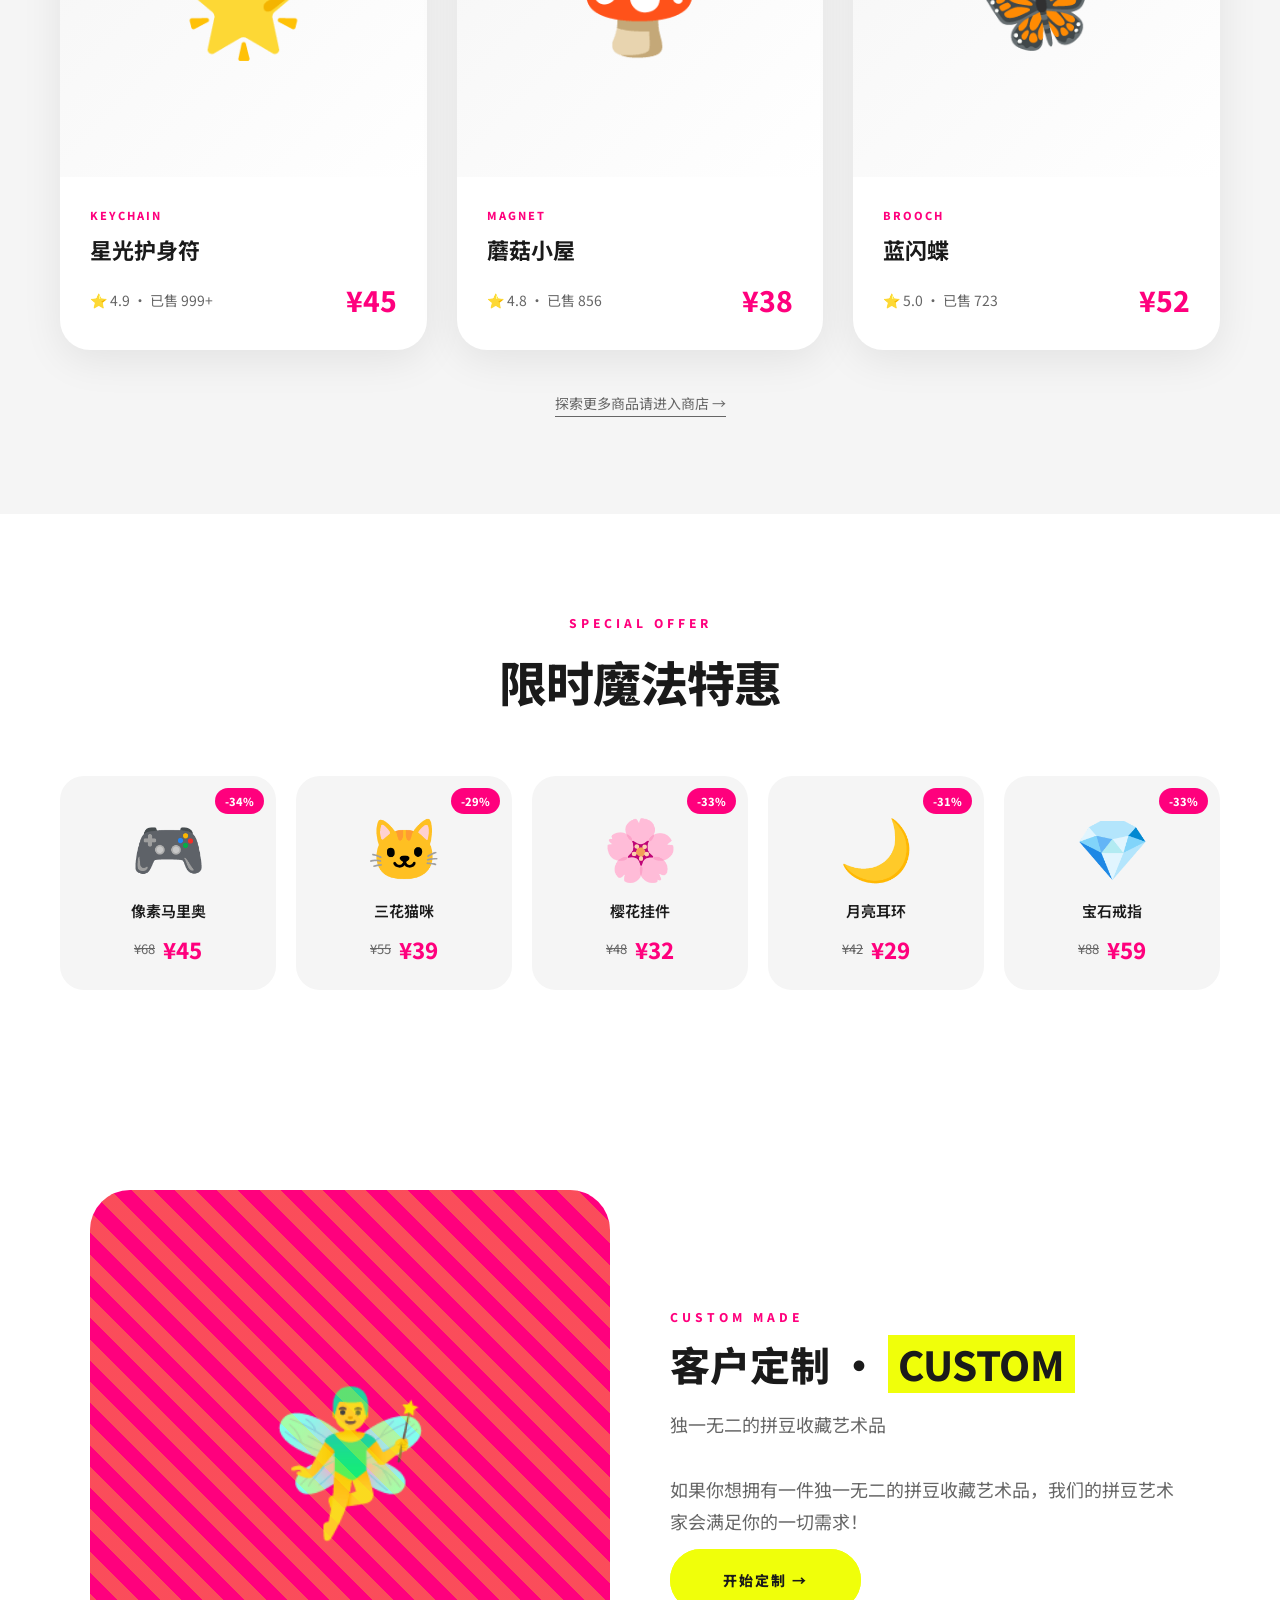
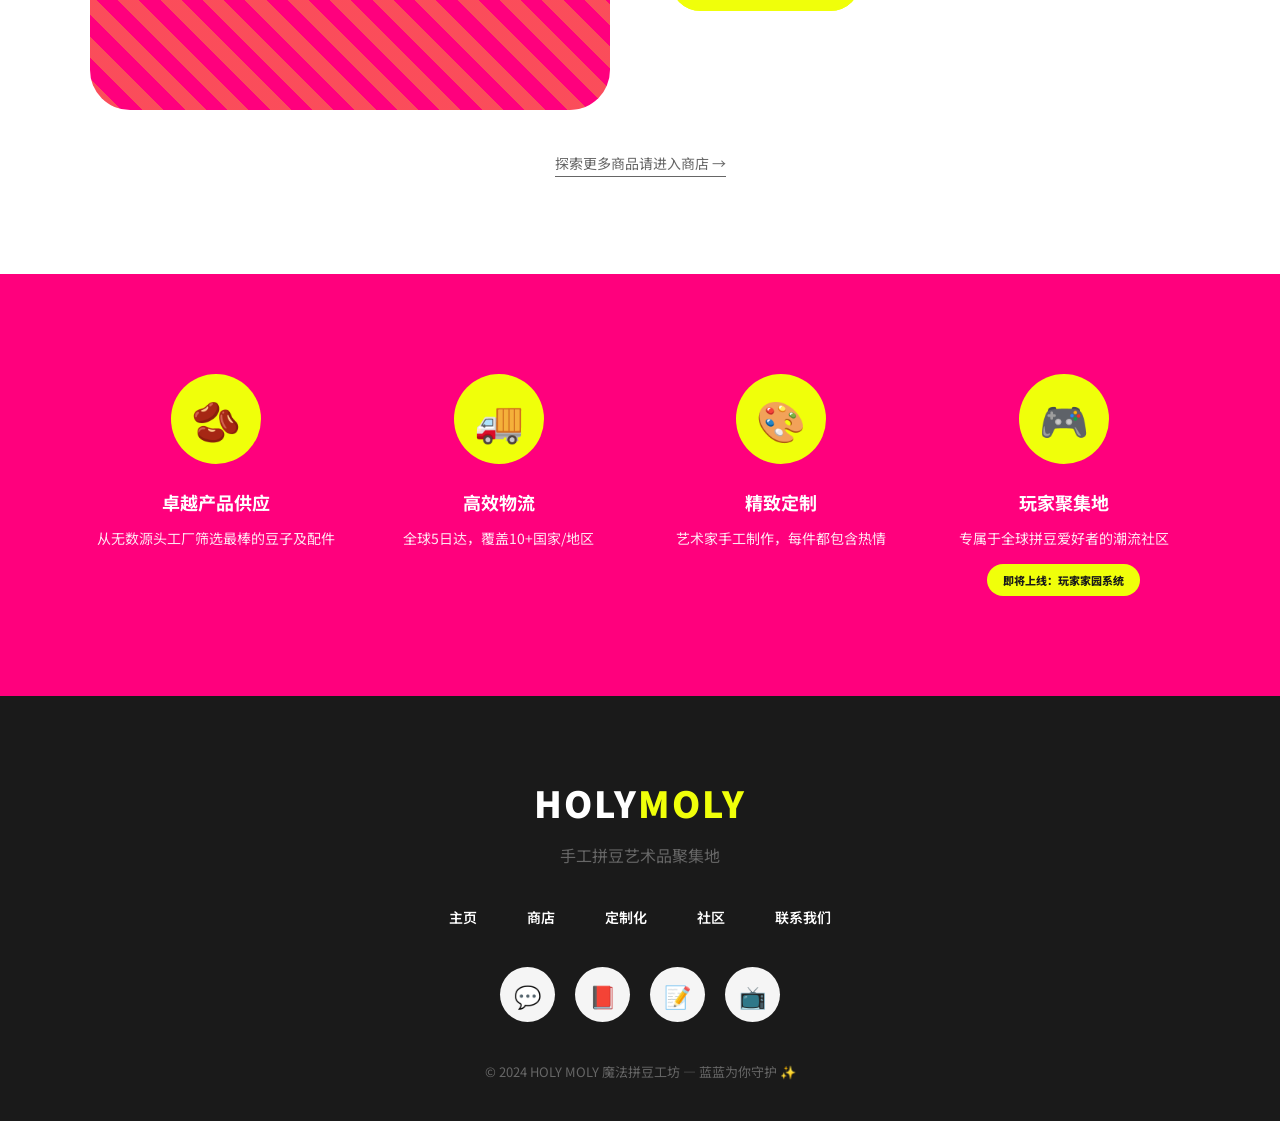
==== commit 52644c5e: "Keep only final version: white theme with lime & pink" ====
--- a/index.html
+++ b/index.html
@@ -3,8 +3,8 @@
 <head>
     <meta charset="UTF-8">
     <meta name="viewport" content="width=device-width, initial-scale=1.0">
-    <title>HOLY MOLY - 手工拼豆艺术品聚集地</title>
-    <link href="https://fonts.googleapis.com/css2?family=Cinzel:wght@400;600;700&family=Noto+Sans+SC:wght@300;400;500;700&display=swap" rel="stylesheet">
+    <title>HOLY MOLY · 手工拼豆艺术品聚集地</title>
+    <link href="https://fonts.googleapis.com/css2?family=Montserrat:wght@400;500;600;700;800;900&family=Noto+Sans+SC:wght@400;500;700;900&display=swap" rel="stylesheet">
     <style>
         * {
             margin: 0;
@@ -13,1406 +13,863 @@
         }
 
         :root {
-            --bg-deep-1: #1a1a3e;
-            --bg-deep-2: #0f0f2a;
-            --magic-blue: #4facfe;
-            --magic-purple: #9b59b6;
-            --star-gold: #ffeaa7;
-            --text-white: #f5f6fa;
-            --promo-red: #ff6b6b;
-            --glass-bg: rgba(255, 255, 255, 0.08);
-            --glass-border: rgba(255, 255, 255, 0.15);
+            --white: #FFFFFF;
+            --black: #1A1A1A;
+            --gray: #666666;
+            --gray-light: #F5F5F5;
+            --lime: #F0FF0A;
+            --pink: #FF007D;
         }
 
         body {
-            font-family: 'Noto Sans SC', sans-serif;
-            background: linear-gradient(135deg, var(--bg-deep-1) 0%, var(--bg-deep-2) 100%);
-            color: var(--text-white);
-            min-height: 100vh;
+            font-family: 'Montserrat', 'Noto Sans SC', sans-serif;
+            background: var(--white);
+            color: var(--black);
             overflow-x: hidden;
         }
 
-        /* ===== 星星Canvas背景 ===== */
-        #star-canvas {
-            position: fixed;
-            top: 0;
-            left: 0;
-            width: 100%;
-            height: 100%;
-            z-index: 0;
-            pointer-events: none;
-        }
-
-        /* ===== 萤火虫 ===== */
-        .fireflies-container {
-            position: fixed;
-            top: 0;
-            left: 0;
-            width: 100%;
-            height: 100%;
-            z-index: 1;
-            pointer-events: none;
-            overflow: hidden;
-        }
-
-        .firefly {
-            position: absolute;
-            width: 4px;
-            height: 4px;
-            background: radial-gradient(circle, #ffeaa7 0%, rgba(255, 234, 167, 0) 70%);
-            border-radius: 50%;
-            box-shadow: 0 0 10px #ffeaa7, 0 0 20px #ffeaa7, 0 0 30px #ffd700;
-            animation: firefly-float 15s infinite ease-in-out;
-        }
-
-        @keyframes firefly-float {
-            0%, 100% {
-                transform: translate(0, 0) scale(1);
-                opacity: 0.3;
-            }
-            25% {
-                transform: translate(30px, -50px) scale(1.2);
-                opacity: 0.8;
-            }
-            50% {
-                transform: translate(-20px, -80px) scale(1);
-                opacity: 0.5;
-            }
-            75% {
-                transform: translate(40px, -30px) scale(1.3);
-                opacity: 0.9;
-            }
-        }
-
-        /* ===== 导航栏 ===== */
-        .navbar {
+        /* ===== Navigation ===== */
+        .nav {
             position: fixed;
             top: 0;
             left: 0;
             right: 0;
             z-index: 1000;
-            padding: 15px 5%;
-            background: linear-gradient(180deg, rgba(26, 26, 62, 0.95) 0%, rgba(26, 26, 62, 0.7) 60%, transparent 100%);
+            padding: 20px 60px;
+            display: flex;
+            justify-content: space-between;
+            align-items: center;
+            background: rgba(255,255,255,0.95);
             backdrop-filter: blur(10px);
-            display: flex;
-            justify-content: space-between;
-            align-items: center;
-            transition: all 0.3s ease;
-        }
-
-        .nav-left {
-            display: flex;
-            align-items: center;
-            gap: 15px;
-        }
-
-        /* 蓝精灵SVG */
-        .smurf-mushroom {
-            width: 60px;
-            height: 60px;
-            position: relative;
-        }
-
-        .smurf-mushroom svg {
-            width: 100%;
-            height: 100%;
-            filter: drop-shadow(0 0 10px rgba(79, 172, 254, 0.5));
-        }
-
-        .logo {
-            font-family: 'Cinzel', serif;
-            font-size: 2rem;
-            font-weight: 700;
-            background: linear-gradient(135deg, var(--magic-blue) 0%, #00f2fe 50%, var(--star-gold) 100%);
-            -webkit-background-clip: text;
-            -webkit-text-fill-color: transparent;
-            background-clip: text;
-            text-shadow: 0 0 30px rgba(79, 172, 254, 0.5);
-            animation: logo-glow 3s ease-in-out infinite alternate;
-        }
-
-        @keyframes logo-glow {
-            0% { filter: brightness(1) drop-shadow(0 0 10px rgba(79, 172, 254, 0.5)); }
-            100% { filter: brightness(1.2) drop-shadow(0 0 20px rgba(79, 172, 254, 0.8)); }
-        }
-
-        .nav-menu {
-            display: flex;
-            gap: 30px;
+            border-bottom: 1px solid rgba(0,0,0,0.05);
+        }
+
+        .nav-logo {
+            font-weight: 900;
+            font-size: 28px;
+            letter-spacing: 2px;
+            color: var(--black);
+            text-decoration: none;
+        }
+
+        .nav-logo span {
+            color: var(--pink);
+        }
+
+        .nav-links {
+            display: flex;
+            gap: 50px;
             list-style: none;
         }
 
-        .nav-menu a {
-            color: var(--text-white);
-            text-decoration: none;
-            font-size: 0.95rem;
-            font-weight: 400;
-            position: relative;
-            padding: 5px 0;
-            transition: all 0.3s ease;
-        }
-
-        .nav-menu a::after {
-            content: '';
-            position: absolute;
-            bottom: 0;
-            left: 0;
-            width: 0;
-            height: 2px;
-            background: linear-gradient(90deg, var(--magic-blue), var(--star-gold));
-            transition: width 0.3s ease;
-        }
-
-        .nav-menu a:hover {
-            color: var(--magic-blue);
-            text-shadow: 0 0 10px rgba(79, 172, 254, 0.8);
-        }
-
-        .nav-menu a:hover::after {
-            width: 100%;
-        }
-
-        .nav-right {
-            display: flex;
-            align-items: center;
-            gap: 20px;
-        }
-
-        .cart-icon {
-            position: relative;
+        @media (max-width: 768px) {
+            .nav-links {
+                display: none;
+                position: fixed;
+                top: 70px;
+                left: 0;
+                right: 0;
+                background: var(--white);
+                flex-direction: column;
+                padding: 20px;
+                gap: 0;
+                box-shadow: 0 10px 40px rgba(0,0,0,0.1);
+            }
+            .nav-links.active {
+                display: flex;
+            }
+            .nav-links li {
+                border-bottom: 1px solid var(--gray-light);
+            }
+            .nav-links li:last-child {
+                border-bottom: none;
+            }
+            .nav-links a {
+                display: block;
+                padding: 15px 0;
+                font-size: 16px;
+            }
+        }
+
+        .hamburger {
+            display: none;
+            flex-direction: column;
+            gap: 5px;
             cursor: pointer;
             padding: 10px;
-            transition: transform 0.3s ease;
-        }
-
-        .cart-icon:hover {
-            transform: scale(1.1);
-        }
-
-        .cart-icon svg {
-            width: 28px;
-            height: 28px;
-            fill: none;
-            stroke: var(--text-white);
-            stroke-width: 2;
-            transition: stroke 0.3s ease;
-        }
-
-        .cart-icon:hover svg {
-            stroke: var(--magic-blue);
-            filter: drop-shadow(0 0 8px rgba(79, 172, 254, 0.8));
+        }
+
+        .hamburger span {
+            width: 24px;
+            height: 3px;
+            background: var(--black);
+            transition: all 0.3s;
+        }
+
+        @media (max-width: 768px) {
+            .hamburger {
+                display: flex;
+            }
+        }
+
+        .nav-links a {
+            color: var(--black);
+            text-decoration: none;
+            font-size: 14px;
+            font-weight: 600;
+            letter-spacing: 1px;
+            transition: color 0.3s;
+        }
+
+        .nav-links a:hover {
+            color: var(--pink);
+        }
+
+        .nav-icons {
+            display: flex;
+            gap: 30px;
+            align-items: center;
+        }
+
+        .nav-icons a {
+            color: var(--black);
+            font-size: 20px;
+            text-decoration: none;
+            position: relative;
         }
 
         .cart-badge {
             position: absolute;
-            top: 5px;
-            right: 5px;
-            background: linear-gradient(135deg, var(--promo-red) 0%, #ff4757 100%);
-            color: white;
-            font-size: 0.7rem;
+            top: -8px;
+            right: -8px;
+            background: var(--pink);
+            color: var(--white);
+            font-size: 10px;
+            font-weight: 700;
             width: 18px;
             height: 18px;
             border-radius: 50%;
             display: flex;
             align-items: center;
             justify-content: center;
-            box-shadow: 0 2px 10px rgba(255, 107, 107, 0.5);
-            animation: cart-pulse 2s infinite;
-        }
-
-        @keyframes cart-pulse {
-            0%, 100% { transform: scale(1); }
-            50% { transform: scale(1.1); }
-        }
-
-        /* ===== 通用区块样式 ===== */
-        section {
-            position: relative;
-            z-index: 2;
-            padding: 80px 5%;
-        }
-
-        .section-title {
-            font-family: 'Cinzel', serif;
-            font-size: 2.5rem;
-            font-weight: 600;
-            text-align: center;
-            margin-bottom: 20px;
-            background: linear-gradient(135deg, var(--magic-blue) 0%, #00f2fe 50%, var(--star-gold) 100%);
-            -webkit-background-clip: text;
-            -webkit-text-fill-color: transparent;
-            background-clip: text;
-        }
-
-        .section-subtitle {
-            text-align: center;
-            color: rgba(245, 246, 250, 0.7);
-            font-size: 1.1rem;
-            margin-bottom: 50px;
-        }
-
-        /* ===== Hero区域 ===== */
+        }
+
+        /* ===== Hero Section ===== */
         .hero {
             min-height: 100vh;
             display: flex;
             flex-direction: column;
+            align-items: center;
             justify-content: center;
-            align-items: center;
             text-align: center;
-            padding-top: 100px;
+            background: var(--white);
+            padding: 120px 40px 80px;
             position: relative;
+        }
+
+        .hero-tagline {
+            font-size: 14px;
+            font-weight: 700;
+            letter-spacing: 4px;
+            text-transform: uppercase;
+            color: var(--pink);
+            margin-bottom: 30px;
+        }
+
+        .hero h1 {
+            font-size: clamp(60px, 12vw, 140px);
+            font-weight: 900;
+            letter-spacing: -3px;
+            line-height: 1;
+            margin-bottom: 30px;
+        }
+
+        .hero h1 .lime { 
+            color: var(--black);
+            background: var(--lime);
+            padding: 0 20px;
+            margin: 0 5px;
+        }
+        .hero h1 .pink { color: var(--pink); }
+
+        .hero-subtitle {
+            font-size: clamp(16px, 2vw, 20px);
+            font-weight: 400;
+            color: var(--gray);
+            max-width: 600px;
+            line-height: 1.8;
+            margin-bottom: 50px;
+        }
+
+        .hero-ctas {
+            display: flex;
+            gap: 20px;
+        }
+
+        .btn-lime {
+            padding: 18px 50px;
+            background: var(--lime);
+            color: var(--black);
+            text-decoration: none;
+            font-size: 14px;
+            font-weight: 800;
+            letter-spacing: 2px;
+            border-radius: 50px;
+            transition: all 0.3s;
+            text-transform: uppercase;
+            border: 3px solid var(--lime);
+        }
+
+        .btn-lime:hover {
+            transform: scale(1.05);
+            box-shadow: 0 10px 40px rgba(240,255,10,0.4);
+        }
+
+        .btn-pink {
+            padding: 18px 50px;
+            background: var(--pink);
+            color: var(--white);
+            text-decoration: none;
+            font-size: 14px;
+            font-weight: 800;
+            letter-spacing: 2px;
+            border-radius: 50px;
+            transition: all 0.3s;
+            text-transform: uppercase;
+            border: 3px solid var(--pink);
+        }
+
+        .btn-pink:hover {
+            transform: scale(1.05);
+            box-shadow: 0 10px 40px rgba(255,0,125,0.4);
+        }
+
+        /* ===== Lime Banner ===== */
+        .lime-banner {
+            background: var(--lime);
+            padding: 80px 60px;
+            text-align: center;
+        }
+
+        .lime-banner h2 {
+            font-size: clamp(20px, 4vw, 36px);
+            font-weight: 800;
+            color: var(--black);
+            letter-spacing: 2px;
+            margin-bottom: 10px;
+        }
+
+        .lime-banner p {
+            font-size: 18px;
+            color: var(--black);
+            font-weight: 600;
+        }
+
+        /* ===== Section Common ===== */
+        .section {
+            padding: 100px 60px;
+        }
+
+        .section-header {
+            text-align: center;
+            margin-bottom: 60px;
+        }
+
+        .section-tag {
+            font-size: 12px;
+            font-weight: 800;
+            letter-spacing: 4px;
+            text-transform: uppercase;
+            color: var(--pink);
+            margin-bottom: 15px;
+        }
+
+        .section-title {
+            font-size: clamp(32px, 5vw, 48px);
+            font-weight: 800;
+            letter-spacing: -1px;
+        }
+
+        /* ===== Hot Products ===== */
+        .hot-section {
+            background: var(--gray-light);
+        }
+
+        .products-grid {
+            max-width: 1200px;
+            margin: 0 auto;
+            display: grid;
+            grid-template-columns: repeat(3, 1fr);
+            gap: 30px;
+        }
+
+        .product-card {
+            background: var(--white);
+            border-radius: 30px;
             overflow: hidden;
-        }
-
-        .hero::before {
-            content: '';
-            position: absolute;
-            top: 50%;
-            left: 50%;
-            width: 600px;
-            height: 600px;
-            background: radial-gradient(circle, rgba(79, 172, 254, 0.15) 0%, transparent 70%);
-            transform: translate(-50%, -50%);
-            animation: hero-glow 8s ease-in-out infinite;
-            pointer-events: none;
-        }
-
-        @keyframes hero-glow {
-            0%, 100% { transform: translate(-50%, -50%) scale(1); opacity: 0.5; }
-            50% { transform: translate(-50%, -50%) scale(1.2); opacity: 0.8; }
-        }
-
-        .hero-title {
-            font-family: 'Cinzel', serif;
-            font-size: 5rem;
-            font-weight: 700;
-            margin-bottom: 20px;
-            background: linear-gradient(135deg, var(--magic-blue) 0%, #00f2fe 30%, var(--star-gold) 60%, #fff 100%);
-            -webkit-background-clip: text;
-            -webkit-text-fill-color: transparent;
-            background-clip: text;
-            text-shadow: 0 0 50px rgba(79, 172, 254, 0.5);
-            animation: hero-title-glow 3s ease-in-out infinite alternate;
-        }
-
-        @keyframes hero-title-glow {
-            0% { filter: brightness(1) drop-shadow(0 0 20px rgba(79, 172, 254, 0.5)); }
-            100% { filter: brightness(1.2) drop-shadow(0 0 40px rgba(79, 172, 254, 0.8)); }
-        }
-
-        .hero-subtitle {
-            font-size: 1.8rem;
-            color: var(--text-white);
-            margin-bottom: 25px;
-            font-weight: 300;
-            letter-spacing: 8px;
-            text-shadow: 0 0 20px rgba(255, 255, 255, 0.3);
-        }
-
-        .hero-slogan {
-            max-width: 700px;
-            font-size: 1.1rem;
-            color: rgba(245, 246, 250, 0.8);
-            line-height: 1.8;
-            margin-bottom: 40px;
-            padding: 0 20px;
-        }
-
-        .hero-buttons {
-            display: flex;
-            gap: 25px;
-            flex-wrap: wrap;
-            justify-content: center;
-        }
-
-        .btn {
-            padding: 15px 40px;
-            font-size: 1rem;
-            font-weight: 500;
-            border: none;
-            border-radius: 50px;
-            cursor: pointer;
-            position: relative;
-            overflow: hidden;
-            transition: all 0.4s ease;
-            font-family: 'Noto Sans SC', sans-serif;
-        }
-
-        .btn-primary {
-            background: linear-gradient(135deg, var(--magic-blue) 0%, #9b59b6 100%);
-            color: white;
-            box-shadow: 0 5px 25px rgba(79, 172, 254, 0.4);
-        }
-
-        .btn-primary::before {
-            content: '';
-            position: absolute;
-            top: 0;
-            left: -100%;
-            width: 100%;
-            height: 100%;
-            background: linear-gradient(90deg, transparent, rgba(255, 255, 255, 0.3), transparent);
-            transition: left 0.5s ease;
-        }
-
-        .btn-primary:hover {
-            transform: translateY(-3px);
-            box-shadow: 0 10px 40px rgba(79, 172, 254, 0.6);
-        }
-
-        .btn-primary:hover::before {
-            left: 100%;
-        }
-
-        .btn-secondary {
-            background: transparent;
-            color: var(--text-white);
-            border: 2px solid rgba(255, 255, 255, 0.3);
-            backdrop-filter: blur(10px);
-        }
-
-        .btn-secondary:hover {
-            background: rgba(255, 255, 255, 0.1);
-            border-color: var(--magic-blue);
-            color: var(--magic-blue);
-            box-shadow: 0 0 20px rgba(79, 172, 254, 0.3);
-        }
-
-        /* ===== 热门产品 ===== */
-        .products-section {
-            background: linear-gradient(180deg, transparent 0%, rgba(79, 172, 254, 0.03) 50%, transparent 100%);
-        }
-
-        .products-grid {
-            display: grid;
-            grid-template-columns: repeat(auto-fit, minmax(350px, 1fr));
-            gap: 30px;
-            max-width: 1400px;
-            margin: 0 auto;
-        }
-
-        .product-card {
-            background: var(--glass-bg);
-            backdrop-filter: blur(20px);
-            border: 1px solid var(--glass-border);
-            border-radius: 20px;
-            overflow: hidden;
-            transition: all 0.4s ease;
-            position: relative;
-        }
-
-        .product-card::before {
-            content: '';
-            position: absolute;
-            top: 0;
-            left: 0;
-            right: 0;
-            height: 1px;
-            background: linear-gradient(90deg, transparent, rgba(79, 172, 254, 0.5), transparent);
+            transition: all 0.4s;
+            box-shadow: 0 10px 40px rgba(0,0,0,0.08);
         }
 
         .product-card:hover {
             transform: translateY(-10px);
-            box-shadow: 0 20px 50px rgba(79, 172, 254, 0.2), 0 0 30px rgba(79, 172, 254, 0.1);
-            border-color: rgba(79, 172, 254, 0.3);
+            box-shadow: 0 20px 60px rgba(0,0,0,0.15);
         }
 
         .product-image {
-            width: 100%;
-            height: 280px;
-            background: linear-gradient(135deg, rgba(79, 172, 254, 0.1) 0%, rgba(155, 89, 182, 0.1) 100%);
+            aspect-ratio: 1;
+            background: linear-gradient(135deg, var(--gray-light), var(--white));
             display: flex;
             align-items: center;
             justify-content: center;
+            font-size: 100px;
+        }
+
+        .product-info {
+            padding: 30px;
+        }
+
+        .product-category {
+            font-size: 11px;
+            font-weight: 800;
+            letter-spacing: 2px;
+            text-transform: uppercase;
+            color: var(--pink);
+            margin-bottom: 10px;
+        }
+
+        .product-name {
+            font-size: 22px;
+            font-weight: 700;
+            margin-bottom: 15px;
+        }
+
+        .product-meta {
+            display: flex;
+            justify-content: space-between;
+            align-items: center;
+        }
+
+        .product-rating {
+            font-size: 14px;
+            color: var(--gray);
+        }
+
+        .product-price {
+            font-size: 28px;
+            font-weight: 800;
+            color: var(--pink);
+        }
+
+        /* ===== Sale Section ===== */
+        .sale-section {
+            background: var(--white);
+        }
+
+        .sale-grid {
+            max-width: 1200px;
+            margin: 0 auto;
+            display: grid;
+            grid-template-columns: repeat(5, 1fr);
+            gap: 20px;
+        }
+
+        .sale-card {
+            background: var(--gray-light);
+            border-radius: 24px;
+            padding: 25px 15px;
+            text-align: center;
+            transition: all 0.3s;
             position: relative;
-            overflow: hidden;
-        }
-
-        .product-image::after {
-            content: '产品图片';
-            font-size: 1.2rem;
-            color: rgba(255, 255, 255, 0.3);
-        }
-
-        .product-image img {
-            width: 100%;
-            height: 100%;
-            object-fit: cover;
-        }
-
-        .product-rank {
+        }
+
+        .sale-card:hover {
+            transform: scale(1.05);
+            background: var(--lime);
+        }
+
+        .sale-badge {
             position: absolute;
-            top: 15px;
-            left: 15px;
-            width: 40px;
-            height: 40px;
-            background: linear-gradient(135deg, var(--star-gold) 0%, #ffd700 100%);
-            border-radius: 50%;
-            display: flex;
-            align-items: center;
+            top: 12px;
+            right: 12px;
+            background: var(--pink);
+            color: var(--white);
+            padding: 5px 10px;
+            border-radius: 20px;
+            font-size: 11px;
+            font-weight: 800;
+        }
+
+        .sale-emoji {
+            font-size: 60px;
+            margin-bottom: 12px;
+        }
+
+        .sale-name {
+            font-size: 15px;
+            font-weight: 600;
+            margin-bottom: 12px;
+        }
+
+        .sale-price-box {
+            display: flex;
             justify-content: center;
-            font-weight: 700;
-            color: #1a1a3e;
-            font-size: 1.1rem;
-            box-shadow: 0 4px 15px rgba(255, 234, 167, 0.4);
-        }
-
-        .product-info {
-            padding: 25px;
-        }
-
-        .product-name {
-            font-size: 1.3rem;
-            font-weight: 500;
-            margin-bottom: 10px;
-            color: var(--text-white);
-        }
-
-        .product-meta {
-            display: flex;
-            justify-content: space-between;
-            align-items: center;
-            margin-bottom: 15px;
-        }
-
-        .product-price {
-            font-size: 1.5rem;
-            font-weight: 700;
-            background: linear-gradient(135deg, var(--star-gold) 0%, #ffd700 100%);
-            -webkit-background-clip: text;
-            -webkit-text-fill-color: transparent;
-            background-clip: text;
-        }
-
-        .product-rating {
-            display: flex;
-            align-items: center;
-            gap: 5px;
-            color: var(--star-gold);
-        }
-
-        .product-sales {
-            color: rgba(245, 246, 250, 0.6);
-            font-size: 0.9rem;
-        }
-
-        .btn-add-cart {
-            width: 100%;
-            padding: 12px;
-            background: linear-gradient(135deg, rgba(79, 172, 254, 0.2) 0%, rgba(155, 89, 182, 0.2) 100%);
-            border: 1px solid rgba(79, 172, 254, 0.3);
-            border-radius: 10px;
-            color: var(--magic-blue);
-            font-weight: 500;
-            cursor: pointer;
-            transition: all 0.3s ease;
-        }
-
-        .btn-add-cart:hover {
-            background: linear-gradient(135deg, var(--magic-blue) 0%, #9b59b6 100%);
-            color: white;
-            box-shadow: 0 5px 20px rgba(79, 172, 254, 0.4);
-        }
-
-        /* ===== 促销区域 ===== */
-        .promo-section {
-            background: linear-gradient(180deg, rgba(255, 107, 107, 0.03) 0%, transparent 100%);
-        }
-
-        .promo-grid {
-            display: grid;
-            grid-template-columns: repeat(auto-fit, minmax(220px, 1fr));
-            gap: 20px;
-            max-width: 1400px;
+            align-items: center;
+            gap: 8px;
+        }
+
+        .sale-original {
+            text-decoration: line-through;
+            color: var(--gray);
+            font-size: 13px;
+        }
+
+        .sale-price {
+            font-size: 22px;
+            font-weight: 800;
+            color: var(--pink);
+        }
+
+        /* ===== Custom Section ===== */
+        .custom-section {
+            background: var(--white);
+        }
+
+        .custom-content {
+            max-width: 1100px;
             margin: 0 auto;
-        }
-
-        .promo-card {
-            background: var(--glass-bg);
-            backdrop-filter: blur(20px);
-            border: 1px solid var(--glass-border);
-            border-radius: 15px;
-            overflow: hidden;
-            position: relative;
-            transition: all 0.4s ease;
-        }
-
-        .promo-card:hover {
-            transform: translateY(-8px) scale(1.02);
-            box-shadow: 0 15px 40px rgba(255, 107, 107, 0.15);
-        }
-
-        .discount-badge {
-            position: absolute;
-            top: 10px;
-            right: 10px;
-            background: linear-gradient(135deg, var(--promo-red) 0%, #ff4757 100%);
-            color: white;
-            padding: 5px 12px;
-            border-radius: 20px;
-            font-size: 0.85rem;
-            font-weight: 700;
-            z-index: 2;
-            animation: badge-pulse 2s infinite;
-        }
-
-        @keyframes badge-pulse {
-            0%, 100% { box-shadow: 0 0 10px rgba(255, 107, 107, 0.5); }
-            50% { box-shadow: 0 0 20px rgba(255, 107, 107, 0.8); }
-        }
-
-        .promo-image {
-            width: 100%;
-            height: 180px;
-            background: linear-gradient(135deg, rgba(255, 107, 107, 0.1) 0%, rgba(79, 172, 254, 0.1) 100%);
-            display: flex;
-            align-items: center;
-            justify-content: center;
-        }
-
-        .promo-image::after {
-            content: '促销商品';
-            font-size: 0.9rem;
-            color: rgba(255, 255, 255, 0.3);
-        }
-
-        .promo-info {
-            padding: 15px;
-        }
-
-        .promo-name {
-            font-size: 1rem;
-            font-weight: 500;
-            margin-bottom: 8px;
-        }
-
-        .promo-price {
-            display: flex;
-            align-items: center;
-            gap: 10px;
-        }
-
-        .original-price {
-            text-decoration: line-through;
-            color: rgba(245, 246, 250, 0.4);
-            font-size: 0.9rem;
-        }
-
-        .current-price {
-            font-size: 1.2rem;
-            font-weight: 700;
-            color: var(--promo-red);
-        }
-
-        /* ===== 客户定制 ===== */
-        .custom-section {
-            background: linear-gradient(180deg, transparent 0%, rgba(79, 172, 254, 0.02) 50%, transparent 100%);
-        }
-
-        .custom-content {
             display: grid;
             grid-template-columns: 1fr 1fr;
             gap: 60px;
-            max-width: 1200px;
-            margin: 0 auto;
-            align-items: center;
-        }
-
-        .custom-image {
-            position: relative;
-        }
-
-        .custom-image-frame {
-            background: var(--glass-bg);
-            backdrop-filter: blur(20px);
-            border: 1px solid var(--glass-border);
-            border-radius: 20px;
-            padding: 20px;
-            box-shadow: 0 20px 60px rgba(79, 172, 254, 0.15);
-        }
-
-        .custom-image-placeholder {
-            width: 100%;
-            aspect-ratio: 4/3;
-            background: linear-gradient(135deg, rgba(79, 172, 254, 0.1) 0%, rgba(155, 89, 182, 0.1) 100%);
-            border-radius: 15px;
+            align-items: center;
+        }
+
+        .custom-visual {
+            aspect-ratio: 1;
+            background: var(--pink);
+            border-radius: 40px;
             display: flex;
             align-items: center;
             justify-content: center;
-        }
-
-        .custom-image-placeholder::after {
-            content: '定制展示';
-            font-size: 1.5rem;
-            color: rgba(255, 255, 255, 0.3);
-        }
-
-        .custom-text h3 {
-            font-family: 'Cinzel', serif;
-            font-size: 2rem;
-            margin-bottom: 20px;
-            background: linear-gradient(135deg, var(--magic-blue) 0%, var(--star-gold) 100%);
-            -webkit-background-clip: text;
-            -webkit-text-fill-color: transparent;
-            background-clip: text;
-        }
-
-        .custom-text p {
-            color: rgba(245, 246, 250, 0.8);
-            line-height: 1.8;
-            margin-bottom: 20px;
-            font-size: 1.05rem;
-        }
-
-        .custom-features {
-            list-style: none;
-            margin-bottom: 30px;
-        }
-
-        .custom-features li {
-            padding: 10px 0;
-            padding-left: 30px;
-            position: relative;
-            color: rgba(245, 246, 250, 0.9);
-        }
-
-        .custom-features li::before {
-            content: '✨';
-            position: absolute;
-            left: 0;
-        }
-
-        /* ===== 为什么选择 ===== */
-        .features-section {
-            background: linear-gradient(180deg, rgba(155, 89, 182, 0.03) 0%, transparent 100%);
-        }
-
-        .features-grid {
-            display: grid;
-            grid-template-columns: repeat(auto-fit, minmax(280px, 1fr));
-            gap: 30px;
-            max-width: 1200px;
-            margin: 0 auto;
-        }
-
-        .feature-card {
-            background: var(--glass-bg);
-            backdrop-filter: blur(20px);
-            border: 1px solid var(--glass-border);
-            border-radius: 20px;
-            padding: 40px 30px;
-            text-align: center;
-            transition: all 0.4s ease;
+            font-size: 140px;
             position: relative;
             overflow: hidden;
         }
 
-        .feature-card::before {
+        .custom-visual::before {
             content: '';
             position: absolute;
-            top: -50%;
-            left: -50%;
             width: 200%;
             height: 200%;
-            background: radial-gradient(circle, rgba(79, 172, 254, 0.1) 0%, transparent 70%);
-            opacity: 0;
-            transition: opacity 0.4s ease;
-        }
-
-        .feature-card:hover::before {
-            opacity: 1;
-        }
-
-        .feature-card:hover {
-            transform: translateY(-10px);
-            border-color: rgba(79, 172, 254, 0.3);
-            box-shadow: 0 20px 50px rgba(79, 172, 254, 0.15);
+            background: repeating-linear-gradient(
+                45deg,
+                transparent,
+                transparent 15px,
+                rgba(240,255,10,0.3) 15px,
+                rgba(240,255,10,0.3) 30px
+            );
+            animation: slide 15s linear infinite;
+        }
+
+        @keyframes slide {
+            0% { transform: translate(-50%, -50%); }
+            100% { transform: translate(0, 0); }
+        }
+
+        .custom-text h3 {
+            font-size: 40px;
+            font-weight: 800;
+            margin-bottom: 20px;
+            line-height: 1.2;
+        }
+
+        .custom-text h3 span {
+            background: var(--lime);
+            padding: 0 10px;
+        }
+
+        .custom-text p {
+            font-size: 18px;
+            color: var(--gray);
+            line-height: 1.8;
+            margin-bottom: 30px;
+        }
+
+        /* ===== Features Section ===== */
+        .features-section {
+            background: var(--pink);
+            padding: 100px 60px;
+        }
+
+        .features-grid {
+            max-width: 1100px;
+            margin: 0 auto;
+            display: grid;
+            grid-template-columns: repeat(4, 1fr);
+            gap: 30px;
+        }
+
+        .feature-card {
+            text-align: center;
+            color: var(--white);
         }
 
         .feature-icon {
-            width: 80px;
-            height: 80px;
+            width: 90px;
+            height: 90px;
+            background: var(--lime);
+            border-radius: 50%;
+            display: flex;
+            align-items: center;
+            justify-content: center;
+            font-size: 40px;
             margin: 0 auto 25px;
-            background: linear-gradient(135deg, rgba(79, 172, 254, 0.2) 0%, rgba(155, 89, 182, 0.2) 100%);
-            border-radius: 50%;
-            display: flex;
-            align-items: center;
-            justify-content: center;
-            font-size: 2rem;
-            border: 1px solid rgba(79, 172, 254, 0.3);
-        }
-
-        .feature-card h4 {
-            font-size: 1.3rem;
-            margin-bottom: 15px;
-            color: var(--text-white);
-        }
-
-        .feature-card p {
-            color: rgba(245, 246, 250, 0.7);
+        }
+
+        .feature-title {
+            font-size: 18px;
+            font-weight: 700;
+            margin-bottom: 12px;
+        }
+
+        .feature-desc {
+            font-size: 14px;
+            opacity: 0.9;
             line-height: 1.6;
+        }
+
+        .feature-tag {
+            display: inline-block;
+            margin-top: 15px;
+            padding: 8px 16px;
+            background: var(--lime);
+            color: var(--black);
+            border-radius: 20px;
+            font-size: 11px;
+            font-weight: 800;
         }
 
         /* ===== Footer ===== */
         .footer {
-            background: linear-gradient(180deg, rgba(15, 15, 42, 0.95) 0%, #0f0f2a 100%);
-            border-top: 1px solid rgba(79, 172, 254, 0.1);
-            padding: 60px 5% 30px;
-            position: relative;
-            z-index: 2;
-        }
-
-        .footer-content {
-            max-width: 1200px;
+            background: var(--black);
+            padding: 80px 60px 40px;
+        }
+
+        .footer-inner {
+            max-width: 1100px;
             margin: 0 auto;
-            display: grid;
-            grid-template-columns: repeat(auto-fit, minmax(250px, 1fr));
-            gap: 40px;
+            text-align: center;
+        }
+
+        .footer-logo {
+            font-size: 36px;
+            font-weight: 900;
+            letter-spacing: 2px;
+            color: var(--white);
+            margin-bottom: 15px;
+        }
+
+        .footer-logo span {
+            color: var(--lime);
+        }
+
+        .footer-tagline {
+            color: var(--gray);
             margin-bottom: 40px;
-        }
-
-        .footer-section h5 {
-            font-family: 'Cinzel', serif;
-            font-size: 1.1rem;
-            margin-bottom: 20px;
-            color: var(--magic-blue);
-        }
-
-        .footer-section ul {
-            list-style: none;
-        }
-
-        .footer-section li {
-            margin-bottom: 10px;
-        }
-
-        .footer-section a {
-            color: rgba(245, 246, 250, 0.6);
+            font-size: 16px;
+        }
+
+        .footer-links {
+            display: flex;
+            justify-content: center;
+            gap: 50px;
+            margin-bottom: 40px;
+            flex-wrap: wrap;
+        }
+
+        .footer-links a {
+            color: var(--white);
             text-decoration: none;
-            transition: all 0.3s ease;
-        }
-
-        .footer-section a:hover {
-            color: var(--magic-blue);
-            padding-left: 5px;
-        }
-
-        .social-links {
-            display: flex;
-            gap: 15px;
-        }
-
-        .social-icon {
-            width: 40px;
-            height: 40px;
-            background: var(--glass-bg);
-            border: 1px solid var(--glass-border);
+            font-size: 14px;
+            font-weight: 600;
+            transition: color 0.3s;
+        }
+
+        .footer-links a:hover {
+            color: var(--lime);
+        }
+
+        .footer-social {
+            display: flex;
+            justify-content: center;
+            gap: 20px;
+            margin-bottom: 40px;
+        }
+
+        .footer-social a {
+            width: 55px;
+            height: 55px;
+            background: var(--gray-light);
             border-radius: 50%;
             display: flex;
             align-items: center;
             justify-content: center;
-            transition: all 0.3s ease;
-            cursor: pointer;
-        }
-
-        .social-icon:hover {
-            background: rgba(79, 172, 254, 0.2);
-            border-color: var(--magic-blue);
-            transform: translateY(-3px);
-        }
-
-        .footer-bottom {
-            text-align: center;
-            padding-top: 30px;
-            border-top: 1px solid rgba(255, 255, 255, 0.1);
-            color: rgba(245, 246, 250, 0.5);
-            font-size: 0.9rem;
-        }
-
-        /* ===== 响应式设计 ===== */
+            font-size: 22px;
+            transition: all 0.3s;
+        }
+
+        .footer-social a:hover {
+            background: var(--lime);
+            transform: translateY(-5px) rotate(10deg);
+        }
+
+        .footer-copy {
+            color: var(--gray);
+            font-size: 13px;
+        }
+
+        /* ===== Mobile ===== */
         @media (max-width: 1024px) {
-            .custom-content {
-                grid-template-columns: 1fr;
-                gap: 40px;
-            }
+            .products-grid { grid-template-columns: repeat(2, 1fr); }
+            .sale-grid { grid-template-columns: repeat(3, 1fr); }
+            .features-grid { grid-template-columns: repeat(2, 1fr); }
         }
 
         @media (max-width: 768px) {
-            .navbar {
-                flex-wrap: wrap;
-                padding: 15px 3%;
-            }
-
-            .nav-menu {
-                display: none;
-            }
-
-            .hero-title {
-                font-size: 3rem;
-            }
-
-            .hero-subtitle {
-                font-size: 1.2rem;
-                letter-spacing: 4px;
-            }
-
-            .products-grid {
-                grid-template-columns: 1fr;
-            }
-
-            .section-title {
-                font-size: 1.8rem;
-            }
-
-            section {
-                padding: 60px 3%;
-            }
-        }
-
-        /* ===== 滚动动画 ===== */
-        .animate-on-scroll {
-            opacity: 0;
-            transform: translateY(30px);
-            transition: all 0.6s ease;
-        }
-
-        .animate-on-scroll.visible {
-            opacity: 1;
-            transform: translateY(0);
+            .nav { padding: 15px 20px; }
+            .nav-links { display: none; }
+            .section { padding: 60px 20px; }
+            .products-grid { grid-template-columns: 1fr; }
+            .sale-grid { grid-template-columns: repeat(2, 1fr); }
+            .features-grid { grid-template-columns: 1fr; }
+            .custom-content { grid-template-columns: 1fr; }
+            .hero-ctas { flex-direction: column; width: 100%; max-width: 280px; }
+            .btn-lime, .btn-pink { width: 100%; text-align: center; }
         }
     </style>
 </head>
 <body>
-    <!-- 星星Canvas -->
-    <canvas id="star-canvas"></canvas>
-
-    <!-- 萤火虫容器 -->
-    <div class="fireflies-container" id="fireflies"></div>
-
-    <!-- 导航栏 -->
-    <nav class="navbar">
-        <div class="nav-left">
-            <div class="smurf-mushroom">
-                <svg viewBox="0 0 100 100" xmlns="http://www.w3.org/2000/svg">
-                    <!-- 蘑菇 -->
-                    <ellipse cx="50" cy="75" rx="25" ry="20" fill="#8B4513"/>
-                    <ellipse cx="50" cy="75" rx="15" ry="12" fill="#A0522D"/>
-                    <!-- 蘑菇伞 -->
-                    <path d="M20 65 Q20 25 50 20 Q80 25 80 65 Z" fill="#FF6B6B"/>
-                    <ellipse cx="50" cy="65" rx="30" ry="8" fill="#FFE4E1"/>
-                    <!-- 蘑菇斑点 -->
-                    <circle cx="35" cy="45" r="5" fill="white" opacity="0.8"/>
-                    <circle cx="65" cy="40" r="4" fill="white" opacity="0.8"/>
-                    <circle cx="50" cy="35" r="3" fill="white" opacity="0.8"/>
-                    <!-- 蓝精灵身体 -->
-                    <ellipse cx="50" cy="55" rx="12" ry="15" fill="#4FACFE"/>
-                    <!-- 蓝精灵头 -->
-                    <circle cx="50" cy="42" r="10" fill="#4FACFE"/>
-                    <!-- 帽子 -->
-                    <path d="M40 40 Q35 25 45 20 Q50 15 55 20 Q60 30 60 40" fill="white"/>
-                    <ellipse cx="50" cy="40" rx="10" ry="3" fill="white"/>
-                    <!-- 眼睛 -->
-                    <circle cx="47" cy="42" r="2" fill="black"/>
-                    <circle cx="53" cy="42" r="2" fill="black"/>
-                    <circle cx="47.5" cy="41.5" r="0.7" fill="white"/>
-                    <circle cx="53.5" cy="41.5" r="0.7" fill="white"/>
-                    <!-- 鼻子 -->
-                    <ellipse cx="50" cy="45" rx="2" ry="1.5" fill="#2E86AB"/>
-                    <!-- 嘴巴 -->
-                    <path d="M47 47 Q50 49 53 47" stroke="black" stroke-width="0.5" fill="none"/>
-                </svg>
-            </div>
-            <div class="logo">HOLY MOLY</div>
-        </div>
-        <ul class="nav-menu">
+    <!-- Navigation -->
+    <nav class="nav">
+        <a href="#" class="nav-logo">HOLY<span>MOLY</span></a>
+        <div class="hamburger" onclick="toggleMenu()">
+            <span></span>
+            <span></span>
+            <span></span>
+        </div>
+        <ul class="nav-links" id="navLinks">
             <li><a href="#home">主页</a></li>
             <li><a href="#shop">商店</a></li>
             <li><a href="#custom">定制化</a></li>
             <li><a href="#community">社区</a></li>
             <li><a href="#user">用户</a></li>
         </ul>
-        <div class="nav-right">
-            <div class="cart-icon">
-                <svg viewBox="0 0 24 24">
-                    <path d="M9 2C9 1.44772 9.44772 1 10 1H14C14.5523 1 15 1.44772 15 2V5H9V2Z"/>
-                    <path d="M3 7C3 6.44772 3.44772 6 4 6H20C20.5523 6 21 6.44772 21 7C21 7.55228 20.5523 8 20 8H19.3333L18.2222 20.2C18.0974 21.7464 16.7957 23 15.2222 23H8.77778C7.20431 23 5.90264 21.7464 5.77778 20.2L4.66667 8H4C3.44772 8 3 7.55228 3 7Z"/>
-                </svg>
+        <div class="nav-icons">
+            <a href="#">👤</a>
+            <a href="#">
+                🛒
                 <span class="cart-badge">3</span>
-            </div>
+            </a>
         </div>
     </nav>
 
-    <!-- Hero区域 -->
+    <!-- Hero -->
     <section class="hero" id="home">
-        <h1 class="hero-title">HOLY MOLY</h1>
-        <p class="hero-subtitle">手工拼豆艺术品聚集地</p>
-        <p class="hero-slogan">如果你想获得卓越的拼豆体验以及购买拼豆艺术收藏品，那就请选择HOLY MOLY吧！我们致力于为每一位艺术爱好者提供最优质的拼豆材料和独一无二的设计作品。</p>
-        <div class="hero-buttons">
-            <button class="btn btn-primary">立即探索</button>
-            <button class="btn btn-secondary">了解更多</button>
+        <div class="hero-tagline">✨ 点亮创意 传递快乐</div>
+        <h1><span class="lime">HOLY</span> <span class="pink">MOLY</span></h1>
+        <p class="hero-subtitle">
+            手工拼豆艺术品聚集地<br>
+            如果你想获得卓越的拼豆体验以及购买拼豆艺术收藏品，那就请选择 HOLY MOLY 吧！
+        </p>
+        <div class="hero-ctas">
+            <a href="#shop" class="btn-lime">进入商店</a>
+            <a href="#custom" class="btn-pink">开始定制</a>
         </div>
     </section>
 
-    <!-- 热门产品TOP 3 -->
-    <section class="products-section" id="shop">
-        <h2 class="section-title animate-on-scroll">热门产品 TOP 3</h2>
-        <p class="section-subtitle animate-on-scroll">精选最受欢迎的拼豆艺术品</p>
+    <!-- Lime Banner -->
+    <section class="lime-banner">
+        <h2>TO LIGHT UP PASSION AND BRING JOY</h2>
+        <p>创造潮流 传递美好</p>
+    </section>
+
+    <!-- Hot Products -->
+    <section class="section hot-section" id="hot">
+        <div class="section-header">
+            <div class="section-tag">TOP SELLING</div>
+            <h2 class="section-title">热门魔法藏品 · TOP 3</h2>
+        </div>
         <div class="products-grid">
-            <div class="product-card animate-on-scroll">
-                <div class="product-image">
-                    <span class="product-rank">1</span>
-                </div>
+            <div class="product-card">
+                <div class="product-image">🌟</div>
                 <div class="product-info">
-                    <h3 class="product-name">星空蓝精灵限量版套装</h3>
+                    <div class="product-category">KEYCHAIN</div>
+                    <h3 class="product-name">星光护身符</h3>
                     <div class="product-meta">
-                        <span class="product-price">¥299</span>
-                        <div class="product-rating">
-                            <span>★★★★★</span>
-                            <span>4.9</span>
-                        </div>
-                    </div>
-                    <p class="product-sales">已售出 2,847 件</p>
-                    <button class="btn-add-cart">加入购物车</button>
-                </div>
-            </div>
-            <div class="product-card animate-on-scroll">
-                <div class="product-image">
-                    <span class="product-rank">2</span>
-                </div>
-                <div class="product-info">
-                    <h3 class="product-name">魔法森林系列拼豆套装</h3>
-                    <div class="product-meta">
-                        <span class="product-price">¥199</span>
-                        <div class="product-rating">
-                            <span>★★★★★</span>
-                            <span>4.8</span>
-                        </div>
-                    </div>
-                    <p class="product-sales">已售出 1,956 件</p>
-                    <button class="btn-add-cart">加入购物车</button>
-                </div>
-            </div>
-            <div class="product-card animate-on-scroll">
-                <div class="product-image">
-                    <span class="product-rank">3</span>
-                </div>
-                <div class="product-info">
-                    <h3 class="product-name">彩虹独角兽拼豆挂饰</h3>
-                    <div class="product-meta">
-                        <span class="product-price">¥89</span>
-                        <div class="product-rating">
-                            <span>★★★★☆</span>
-                            <span>4.7</span>
-                        </div>
-                    </div>
-                    <p class="product-sales">已售出 3,521 件</p>
-                    <button class="btn-add-cart">加入购物车</button>
-                </div>
-            </div>
-        </div>
-    </section>
-
-    <!-- 促销中 -->
-    <section class="promo-section">
-        <h2 class="section-title animate-on-scroll">🔥 促销中</h2>
-        <p class="section-subtitle animate-on-scroll">限时特惠，不容错过</p>
-        <div class="promo-grid">
-            <div class="promo-card animate-on-scroll">
-                <span class="discount-badge">-30%</span>
-                <div class="promo-image"></div>
-                <div class="promo-info">
-                    <h4 class="promo-name">蓝精灵基础套装</h4>
-                    <div class="promo-price">
-                        <span class="original-price">¥149</span>
-                        <span class="current-price">¥104</span>
+                        <span class="product-rating">⭐ 4.9 · 已售 999+</span>
+                        <span class="product-price">¥45</span>
                     </div>
                 </div>
             </div>
-            <div class="promo-card animate-on-scroll">
-                <span class="discount-badge">-50%</span>
-                <div class="promo-image"></div>
-                <div class="promo-info">
-                    <h4 class="promo-name">圣诞限定礼盒</h4>
-                    <div class="promo-price">
-                        <span class="original-price">¥399</span>
-                        <span class="current-price">¥199</span>
+            <div class="product-card">
+                <div class="product-image">🍄</div>
+                <div class="product-info">
+                    <div class="product-category">MAGNET</div>
+                    <h3 class="product-name">蘑菇小屋</h3>
+                    <div class="product-meta">
+                        <span class="product-rating">⭐ 4.8 · 已售 856</span>
+                        <span class="product-price">¥38</span>
                     </div>
                 </div>
             </div>
-            <div class="promo-card animate-on-scroll">
-                <span class="discount-badge">-25%</span>
-                <div class="promo-image"></div>
-                <div class="promo-info">
-                    <h4 class="promo-name">梦幻花园系列</h4>
-                    <div class="promo-price">
-                        <span class="original-price">¥259</span>
-                        <span class="current-price">¥194</span>
+            <div class="product-card">
+                <div class="product-image">🦋</div>
+                <div class="product-info">
+                    <div class="product-category">BROOCH</div>
+                    <h3 class="product-name">蓝闪蝶</h3>
+                    <div class="product-meta">
+                        <span class="product-rating">⭐ 5.0 · 已售 723</span>
+                        <span class="product-price">¥52</span>
                     </div>
                 </div>
             </div>
-            <div class="promo-card animate-on-scroll">
-                <span class="discount-badge">-40%</span>
-                <div class="promo-image"></div>
-                <div class="promo-info">
-                    <h4 class="promo-name">精灵小屋模型</h4>
-                    <div class="promo-price">
-                        <span class="original-price">¥329</span>
-                        <span class="current-price">¥197</span>
-                    </div>
+        </div>
+        <div style="text-align: center; margin-top: 40px;">
+            <a href="#shop" style="color: var(--gray); text-decoration: none; font-size: 14px; border-bottom: 1px solid var(--gray); padding-bottom: 3px;">探索更多商品请进入商店 →</a>
+        </div>
+    </section>
+
+    <!-- Sale Section -->
+    <section class="section sale-section" id="sale">
+        <div class="section-header">
+            <div class="section-tag">SPECIAL OFFER</div>
+            <h2 class="section-title">限时魔法特惠</h2>
+        </div>
+        <div class="sale-grid">
+            <div class="sale-card">
+                <span class="sale-badge">-34%</span>
+                <div class="sale-emoji">🎮</div>
+                <div class="sale-name">像素马里奥</div>
+                <div class="sale-price-box">
+                    <span class="sale-original">¥68</span>
+                    <span class="sale-price">¥45</span>
                 </div>
             </div>
-            <div class="promo-card animate-on-scroll">
-                <span class="discount-badge">-35%</span>
-                <div class="promo-image"></div>
-                <div class="promo-info">
-                    <h4 class="promo-name">星空挂饰套装</h4>
-                    <div class="promo-price">
-                        <span class="original-price">¥199</span>
-                        <span class="current-price">¥129</span>
-                    </div>
+            <div class="sale-card">
+                <span class="sale-badge">-29%</span>
+                <div class="sale-emoji">🐱</div>
+                <div class="sale-name">三花猫咪</div>
+                <div class="sale-price-box">
+                    <span class="sale-original">¥55</span>
+                    <span class="sale-price">¥39</span>
                 </div>
             </div>
+            <div class="sale-card">
+                <span class="sale-badge">-33%</span>
+                <div class="sale-emoji">🌸</div>
+                <div class="sale-name">樱花挂件</div>
+                <div class="sale-price-box">
+                    <span class="sale-original">¥48</span>
+                    <span class="sale-price">¥32</span>
+                </div>
+            </div>
+            <div class="sale-card">
+                <span class="sale-badge">-31%</span>
+                <div class="sale-emoji">🌙</div>
+                <div class="sale-name">月亮耳环</div>
+                <div class="sale-price-box">
+                    <span class="sale-original">¥42</span>
+                    <span class="sale-price">¥29</span>
+                </div>
+            </div>
+            <div class="sale-card">
+                <span class="sale-badge">-33%</span>
+                <div class="sale-emoji">💎</div>
+                <div class="sale-name">宝石戒指</div>
+                <div class="sale-price-box">
+                    <span class="sale-original">¥88</span>
+                    <span class="sale-price">¥59</span>
+                </div>
+            </div>
         </div>
     </section>
 
-    <!-- 客户定制 -->
-    <section class="custom-section" id="custom">
-        <h2 class="section-title animate-on-scroll">客户定制</h2>
-        <p class="section-subtitle animate-on-scroll">打造专属于你的独特作品</p>
+    <!-- Custom Section -->
+    <section class="section custom-section" id="custom">
         <div class="custom-content">
-            <div class="custom-image animate-on-scroll">
-                <div class="custom-image-frame">
-                    <div class="custom-image-placeholder"></div>
-                </div>
-            </div>
-            <div class="custom-text animate-on-scroll">
-                <h3>专属定制服务</h3>
-                <p>我们提供一对一的专属定制服务，将你的创意变为现实。无论是个人肖像、宠物形象，还是特殊主题的设计，我们的专业团队都能为你精心打造。</p>
-                <ul class="custom-features">
-                    <li>专业设计师一对一沟通</li>
-                    <li>高品质进口拼豆材料</li>
-                    <li>精密封装，持久保存</li>
-                    <li>专属定制包装礼盒</li>
-                </ul>
-                <button class="btn btn-primary">开始定制</button>
-            </div>
+            <div class="custom-visual">🧚‍♂️</div>
+            <div class="custom-text">
+                <div class="section-tag" style="text-align: left;">CUSTOM MADE</div>
+                <h3>客户定制 · <span>CUSTOM</span></h3>
+                <p>独一无二的拼豆收藏艺术品<br><br>如果你想拥有一件独一无二的拼豆收藏艺术品，我们的拼豆艺术家会满足你的一切需求！</p>
+                <a href="#" class="btn-lime">开始定制 →</a>
+            </div>
+        </div>
+        <div style="text-align: center; margin-top: 40px;">
+            <a href="#shop" style="color: var(--gray); text-decoration: none; font-size: 14px; border-bottom: 1px solid var(--gray); padding-bottom: 3px;">探索更多商品请进入商店 →</a>
         </div>
     </section>
 
-    <!-- 为什么选择HOLY MOLY -->
-    <section class="features-section">
-        <h2 class="section-title animate-on-scroll">为什么选择 HOLY MOLY</h2>
-        <p class="section-subtitle animate-on-scroll">我们用心做好每一个细节</p>
+    <!-- Features -->
+    <section class="features-section" id="why">
         <div class="features-grid">
-            <div class="feature-card animate-on-scroll">
+            <div class="feature-card">
+                <div class="feature-icon">🫘</div>
+                <h4 class="feature-title">卓越产品供应</h4>
+                <p class="feature-desc">从无数源头工厂筛选最棒的豆子及配件</p>
+            </div>
+            <div class="feature-card">
+                <div class="feature-icon">🚚</div>
+                <h4 class="feature-title">高效物流</h4>
+                <p class="feature-desc">全球5日达，覆盖10+国家/地区</p>
+            </div>
+            <div class="feature-card">
                 <div class="feature-icon">🎨</div>
-                <h4>原创设计</h4>
-                <p>所有产品均为原创设计，与知名IP合作，确保每一件作品都独一无二</p>
-            </div>
-            <div class="feature-card animate-on-scroll">
-                <div class="feature-icon">✨</div>
-                <h4>优质材料</h4>
-                <p>精选进口拼豆材料，色彩饱满持久，无毒环保，让您安心创作</p>
-            </div>
-            <div class="feature-card animate-on-scroll">
-                <div class="feature-icon">🚀</div>
-                <h4>快速发货</h4>
-                <p>现货24小时内发货，全国包邮，让等待不再漫长</p>
-            </div>
-            <div class="feature-card animate-on-scroll">
-                <div class="feature-icon">💝</div>
-                <h4>贴心服务</h4>
-                <p>7x24小时客服在线，30天无理由退换，让您购物无忧</p>
+                <h4 class="feature-title">精致定制</h4>
+                <p class="feature-desc">艺术家手工制作，每件都包含热情</p>
+            </div>
+            <div class="feature-card">
+                <div class="feature-icon">🎮</div>
+                <h4 class="feature-title">玩家聚集地</h4>
+                <p class="feature-desc">专属于全球拼豆爱好者的潮流社区</p>
+                <span class="feature-tag">即将上线：玩家家园系统</span>
             </div>
         </div>
     </section>
 
     <!-- Footer -->
     <footer class="footer">
-        <div class="footer-content">
-            <div class="footer-section">
-                <h5>关于我们</h5>
-                <ul>
-                    <li><a href="#">品牌故事</a></li>
-                    <li><a href="#">设计理念</a></li>
-                    <li><a href="#">加入我们</a></li>
-                    <li><a href="#">联系方式</a></li>
-                </ul>
-            </div>
-            <div class="footer-section">
-                <h5>购物指南</h5>
-                <ul>
-                    <li><a href="#">新手指南</a></li>
-                    <li><a href="#">常见问题</a></li>
-                    <li><a href="#">配送说明</a></li>
-                    <li><a href="#">退换政策</a></li>
-                </ul>
-            </div>
-            <div class="footer-section">
-                <h5>社区互动</h5>
-                <ul>
-                    <li><a href="#">作品展示</a></li>
-                    <li><a href="#">教程分享</a></li>
-                    <li><a href="#">活动资讯</a></li>
-                    <li><a href="#">会员中心</a></li>
-                </ul>
-            </div>
-            <div class="footer-section">
-                <h5>关注我们</h5>
-                <div class="social-links">
-                    <div class="social-icon">
-                        <svg width="20" height="20" viewBox="0 0 24 24" fill="white">
-                            <path d="M18.244 2.25h3.308l-7.227 8.26 8.502 11.24H16.17l-5.214-6.817L4.99 21.75H1.68l7.73-8.835L1.254 2.25H8.08l4.713 6.231zm-1.161 17.52h1.833L7.084 4.126H5.117z"/>
-                        </svg>
-                    </div>
-                    <div class="social-icon">
-                        <svg width="20" height="20" viewBox="0 0 24 24" fill="white">
-                            <path d="M12 2.163c3.204 0 3.584.012 4.85.07 3.252.148 4.771 1.691 4.919 4.919.058 1.265.069 1.645.069 4.849 0 3.205-.012 3.584-.069 4.849-.149 3.225-1.664 4.771-4.919 4.919-1.266.058-1.644.07-4.85.07-3.204 0-3.584-.012-4.849-.07-3.26-.149-4.771-1.699-4.919-4.92-.058-1.265-.07-1.644-.07-4.849 0-3.204.013-3.583.07-4.849.149-3.227 1.664-4.771 4.919-4.919 1.266-.057 1.645-.069 4.849-.069zm0-2.163c-3.259 0-3.667.014-4.947.072-4.358.2-6.78 2.618-6.98 6.98-.059 1.281-.073 1.689-.073 4.948 0 3.259.014 3.668.072 4.948.2 4.358 2.618 6.78 6.98 6.98 1.281.058 1.689.072 4.948.072 3.259 0 3.668-.014 4.948-.072 4.354-.2 6.782-2.618 6.979-6.98.059-1.28.073-1.689.073-4.948 0-3.259-.014-3.667-.072-4.947-.196-4.354-2.617-6.78-6.979-6.98-1.281-.059-1.69-.073-4.949-.073zm0 5.838c-3.403 0-6.162 2.759-6.162 6.162s2.759 6.163 6.162 6.163 6.162-2.759 6.162-6.163c0-3.403-2.759-6.162-6.162-6.162zm0 10.162c-2.209 0-4-1.79-4-4 0-2.209 1.791-4 4-4s4 1.791 4 4c0 2.21-1.791 4-4 4zm6.406-11.845c-.796 0-1.441.645-1.441 1.44s.645 1.44 1.441 1.44c.795 0 1.439-.645 1.439-1.44s-.644-1.44-1.439-1.44z"/>
-                        </svg>
-                    </div>
-                    <div class="social-icon">
-                        <svg width="20" height="20" viewBox="0 0 24 24" fill="white">
-                            <path d="M12.017 0C5.396 0 .029 5.367.029 11.987c0 5.079 3.158 9.417 7.618 11.162-.105-.949-.199-2.403.041-3.439.219-.937 1.406-5.957 1.406-5.957s-.359-.72-.359-1.781c0-1.663.967-2.911 2.168-2.911 1.024 0 1.518.769 1.518 1.688 0 1.029-.653 2.567-.992 3.992-.285 1.193.6 2.165 1.775 2.165 2.128 0 3.768-2.245 3.768-5.487 0-2.861-2.063-4.869-5.008-4.869-3.41 0-5.409 2.562-5.409 5.199 0 1.033.394 2.143.889 2.741.099.12.112.225.085.345-.09.375-.293 1.199-.334 1.363-.053.225-.172.271-.401.165-1.495-.69-2.433-2.878-2.433-4.646 0-3.776 2.748-7.252 7.92-7.252 4.158 0 7.392 2.967 7.392 6.923 0 4.135-2.607 7.462-6.233 7.462-1.214 0-2.354-.629-2.758-1.379l-.749 2.848c-.269 1.045-1.004 2.352-1.498 3.146 1.123.345 2.306.535 3.55.535 6.607 0 11.985-5.365 11.985-11.987C23.97 5.39 18.592.026 11.985.026L12.017 0z"/>
-                        </svg>
-                    </div>
-                    <div class="social-icon">
-                        <svg width="20" height="20" viewBox="0 0 24 24" fill="white">
-                            <path d="M8.691 2.188C3.891 2.188 0 5.476 0 9.53c0 2.212 1.17 4.203 3.002 5.55a.59.59 0 01.213.665l-.39 1.48c-.019.07-.048.141-.048.213 0 .163.13.295.29.295a.326.326 0 00.167-.054l1.903-1.114a.864.864 0 01.717-.098 10.16 10.16 0 002.837.403c.276 0 .543-.027.811-.05-.857-2.578.157-4.972 1.932-6.446 1.703-1.415 3.882-1.98 5.853-1.838-.576-3.583-4.196-6.348-8.596-6.348zM5.785 5.991c.642 0 1.162.529 1.162 1.18a1.17 1.17 0 01-1.162 1.178A1.17 1.17 0 014.623 7.17c0-.651.52-1.18 1.162-1.18zm5.813 0c.642 0 1.162.529 1.162 1.18a1.17 1.17 0 01-1.162 1.178 1.17 1.17 0 01-1.162-1.178c0-.651.52-1.18 1.162-1.18zm5.34 2.867c-1.797-.052-3.746.512-5.28 1.786-1.72 1.428-2.687 3.72-1.78 6.22.942 2.453 3.666 4.229 6.884 4.229.826 0 1.622-.12 2.361-.336a.722.722 0 01.598.082l1.584.926a.272.272 0 00.14.045c.134 0 .24-.11.24-.245 0-.06-.024-.12-.04-.178l-.327-1.233a.49.49 0 01.177-.553C23.256 18.449 24 16.811 24 14.997c0-3.42-3.166-6.139-7.062-6.139zm-2.652 3.099c.535 0 .969.44.969.983a.976.976 0 01-.969.983.976.976 0 01-.969-.983c0-.542.434-.983.97-.983zm4.844 0c.535 0 .969.44.969.983a.976.976 0 01-.969.983.976.976 0 01-.969-.983c0-.542.434-.983.97-.983z"/>
-                        </svg>
-                    </div>
-                </div>
-            </div>
-        </div>
-        <div class="footer-bottom">
-            <p>&copy; 2026 HOLY MOLY. All rights reserved. | 手工拼豆艺术品聚集地</p>
+        <div class="footer-inner">
+            <div class="footer-logo">HOLY<span>MOLY</span></div>
+            <p class="footer-tagline">手工拼豆艺术品聚集地</p>
+            <div class="footer-links">
+                <a href="#home">主页</a>
+                <a href="#shop">商店</a>
+                <a href="#custom">定制化</a>
+                <a href="#community">社区</a>
+                <a href="#contact">联系我们</a>
+            </div>
+            <div class="footer-social">
+                <a>💬</a>
+                <a>📕</a>
+                <a>📝</a>
+                <a>📺</a>
+            </div>
+            <p class="footer-copy">© 2024 HOLY MOLY 魔法拼豆工坊 — 蓝蓝为你守护 ✨</p>
         </div>
     </footer>
 
     <script>
-        // ===== 星星Canvas动画 =====
-        const starCanvas = document.getElementById('star-canvas');
-        const ctx = starCanvas.getContext('2d');
-        let stars = [];
-        const numStars = 200;
-
-        function resizeCanvas() {
-            starCanvas.width = window.innerWidth;
-            starCanvas.height = window.innerHeight;
-        }
-
-        class Star {
-            constructor() {
-                this.reset();
-            }
-
-            reset() {
-                this.x = Math.random() * starCanvas.width;
-                this.y = Math.random() * starCanvas.height;
-                this.size = Math.random() * 2 + 0.5;
-                this.opacity = Math.random();
-                this.twinkleSpeed = Math.random() * 0.02 + 0.005;
-                this.twinkleDir = Math.random() > 0.5 ? 1 : -1;
-            }
-
-            update() {
-                this.opacity += this.twinkleSpeed * this.twinkleDir;
-                if (this.opacity >= 1 || this.opacity <= 0.2) {
-                    this.twinkleDir *= -1;
-                }
-            }
-
-            draw() {
-                ctx.beginPath();
-                ctx.arc(this.x, this.y, this.size, 0, Math.PI * 2);
-                ctx.fillStyle = `rgba(255, 234, 167, ${this.opacity})`;
-                ctx.shadowBlur = this.size * 2;
-                ctx.shadowColor = '#ffeaa7';
-                ctx.fill();
-            }
-        }
-
-        function initStars() {
-            stars = [];
-            for (let i = 0; i < numStars; i++) {
-                stars.push(new Star());
-            }
-        }
-
-        function animateStars() {
-            ctx.clearRect(0, 0, starCanvas.width, starCanvas.height);
-            stars.forEach(star => {
-                star.update();
-                star.draw();
-            });
-            requestAnimationFrame(animateStars);
-        }
-
-        resizeCanvas();
-        initStars();
-        animateStars();
-
-        window.addEventListener('resize', () => {
-            resizeCanvas();
-            initStars();
-        });
-
-        // ===== 萤火虫生成 =====
-        const firefliesContainer = document.getElementById('fireflies');
-        const numFireflies = 20;
-
-        for (let i = 0; i < numFireflies; i++) {
-            const firefly = document.createElement('div');
-            firefly.className = 'firefly';
-            firefly.style.left = Math.random() * 100 + '%';
-            firefly.style.top = Math.random() * 100 + '%';
-            firefly.style.animationDelay = Math.random() * 15 + 's';
-            firefly.style.animationDuration = (15 + Math.random() * 10) + 's';
-            firefliesContainer.appendChild(firefly);
-        }
-
-        // ===== 滚动动画 =====
-        const animateElements = document.querySelectorAll('.animate-on-scroll');
-
-        const observerOptions = {
-            threshold: 0.1,
-            rootMargin: '0px 0px -50px 0px'
-        };
-
-        const observer = new IntersectionObserver((entries) => {
-            entries.forEach((entry, index) => {
-                if (entry.isIntersecting) {
-                    setTimeout(() => {
-                        entry.target.classList.add('visible');
-                    }, index * 100);
-                    observer.unobserve(entry.target);
-                }
-            });
-        }, observerOptions);
-
-        animateElements.forEach(el => observer.observe(el));
-
-        // ===== 导航栏滚动效果 =====
-        const navbar = document.querySelector('.navbar');
-        let lastScrollY = window.scrollY;
-
-        window.addEventListener('scroll', () => {
-            if (window.scrollY > 100) {
-                navbar.style.background = 'rgba(26, 26, 62, 0.98)';
-                navbar.style.backdropFilter = 'blur(20px)';
-            } else {
-                navbar.style.background = 'linear-gradient(180deg, rgba(26, 26, 62, 0.95) 0%, rgba(26, 26, 62, 0.7) 60%, transparent 100%)';
-            }
-            lastScrollY = window.scrollY;
-        });
-
-        // ===== 平滑滚动 =====
-        document.querySelectorAll('a[href^="#"]').forEach(anchor => {
-            anchor.addEventListener('click', function (e) {
-                e.preventDefault();
-                const target = document.querySelector(this.getAttribute('href'));
-                if (target) {
-                    target.scrollIntoView({
-                        behavior: 'smooth',
-                        block: 'start'
-                    });
-                }
+        function toggleMenu() {
+            document.getElementById('navLinks').classList.toggle('active');
+        }
+        
+        // 点击导航链接后关闭菜单
+        document.querySelectorAll('.nav-links a').forEach(link => {
+            link.addEventListener('click', () => {
+                document.getElementById('navLinks').classList.remove('active');
             });
         });
-
-        // ===== 按钮点击效果 =====
-        document.querySelectorAll('.btn').forEach(btn => {
-            btn.addEventListener('click', function(e) {
-                const ripple = document.createElement('span');
-                const rect = this.getBoundingClientRect();
-                const size = Math.max(rect.width, rect.height);
-                const x = e.clientX - rect.left - size / 2;
-                const y = e.clientY - rect.top - size / 2;
-                
-                ripple.style.cssText = `
-                    position: absolute;
-                    width: ${size}px;
-                    height: ${size}px;
-                    left: ${x}px;
-                    top: ${y}px;
-                    background: rgba(255, 255, 255, 0.3);
-                    border-radius: 50%;
-                    transform: scale(0);
-                    animation: ripple 0.6s ease-out;
-                    pointer-events: none;
-                `;
-                
-                this.style.position = 'relative';
-                this.style.overflow = 'hidden';
-                this.appendChild(ripple);
-                
-                setTimeout(() => ripple.remove(), 600);
-            });
-        });
-
-        // 添加ripple动画
-        const style = document.createElement('style');
-        style.textContent = `
-            @keyframes ripple {
-                to {
-                    transform: scale(2);
-                    opacity: 0;
-                }
-            }
-        `;
-        document.head.appendChild(style);
-
-        // ===== 购物车数字动画 =====
-        const cartBadge = document.querySelector('.cart-badge');
-        let cartCount = 3;
-
-        document.querySelectorAll('.btn-add-cart').forEach(btn => {
-            btn.addEventListener('click', function() {
-                cartCount++;
-                cartBadge.textContent = cartCount;
-                cartBadge.style.animation = 'none';
-                setTimeout(() => {
-                    cartBadge.style.animation = 'cart-pulse 2s infinite';
-                }, 10);
-                
-                // 添加成功提示
-                const toast = document.createElement('div');
-                toast.textContent = '已添加到购物车！';
-                toast.style.cssText = `
-                    position: fixed;
-                    bottom: 30px;
-                    left: 50%;
-                    transform: translateX(-50%);
-                    background: linear-gradient(135deg, #4facfe 0%, #9b59b6 100%);
-                    color: white;
-                    padding: 12px 30px;
-                    border-radius: 30px;
-                    font-size: 14px;
-                    z-index: 10000;
-                    animation: slideUp 0.3s ease;
-                `;
-                document.body.appendChild(toast);
-                setTimeout(() => {
-                    toast.style.animation = 'slideDown 0.3s ease';
-                    setTimeout(() => toast.remove(), 300);
-                }, 2000);
-            });
-        });
-
-        // 添加slide动画
-        const slideStyle = document.createElement('style');
-        slideStyle.textContent = `
-            @keyframes slideUp {
-                from { opacity: 0; transform: translateX(-50%) translateY(20px); }
-                to { opacity: 1; transform: translateX(-50%) translateY(0); }
-            }
-            @keyframes slideDown {
-                from { opacity: 1; transform: translateX(-50%) translateY(0); }
-                to { opacity: 0; transform: translateX(-50%) translateY(20px); }
-            }
-        `;
-        document.head.appendChild(slideStyle);
-
-        console.log('🧚 HOLY MOLY 魔法森林拼豆商店已加载完成！');
     </script>
 </body>
 </html>
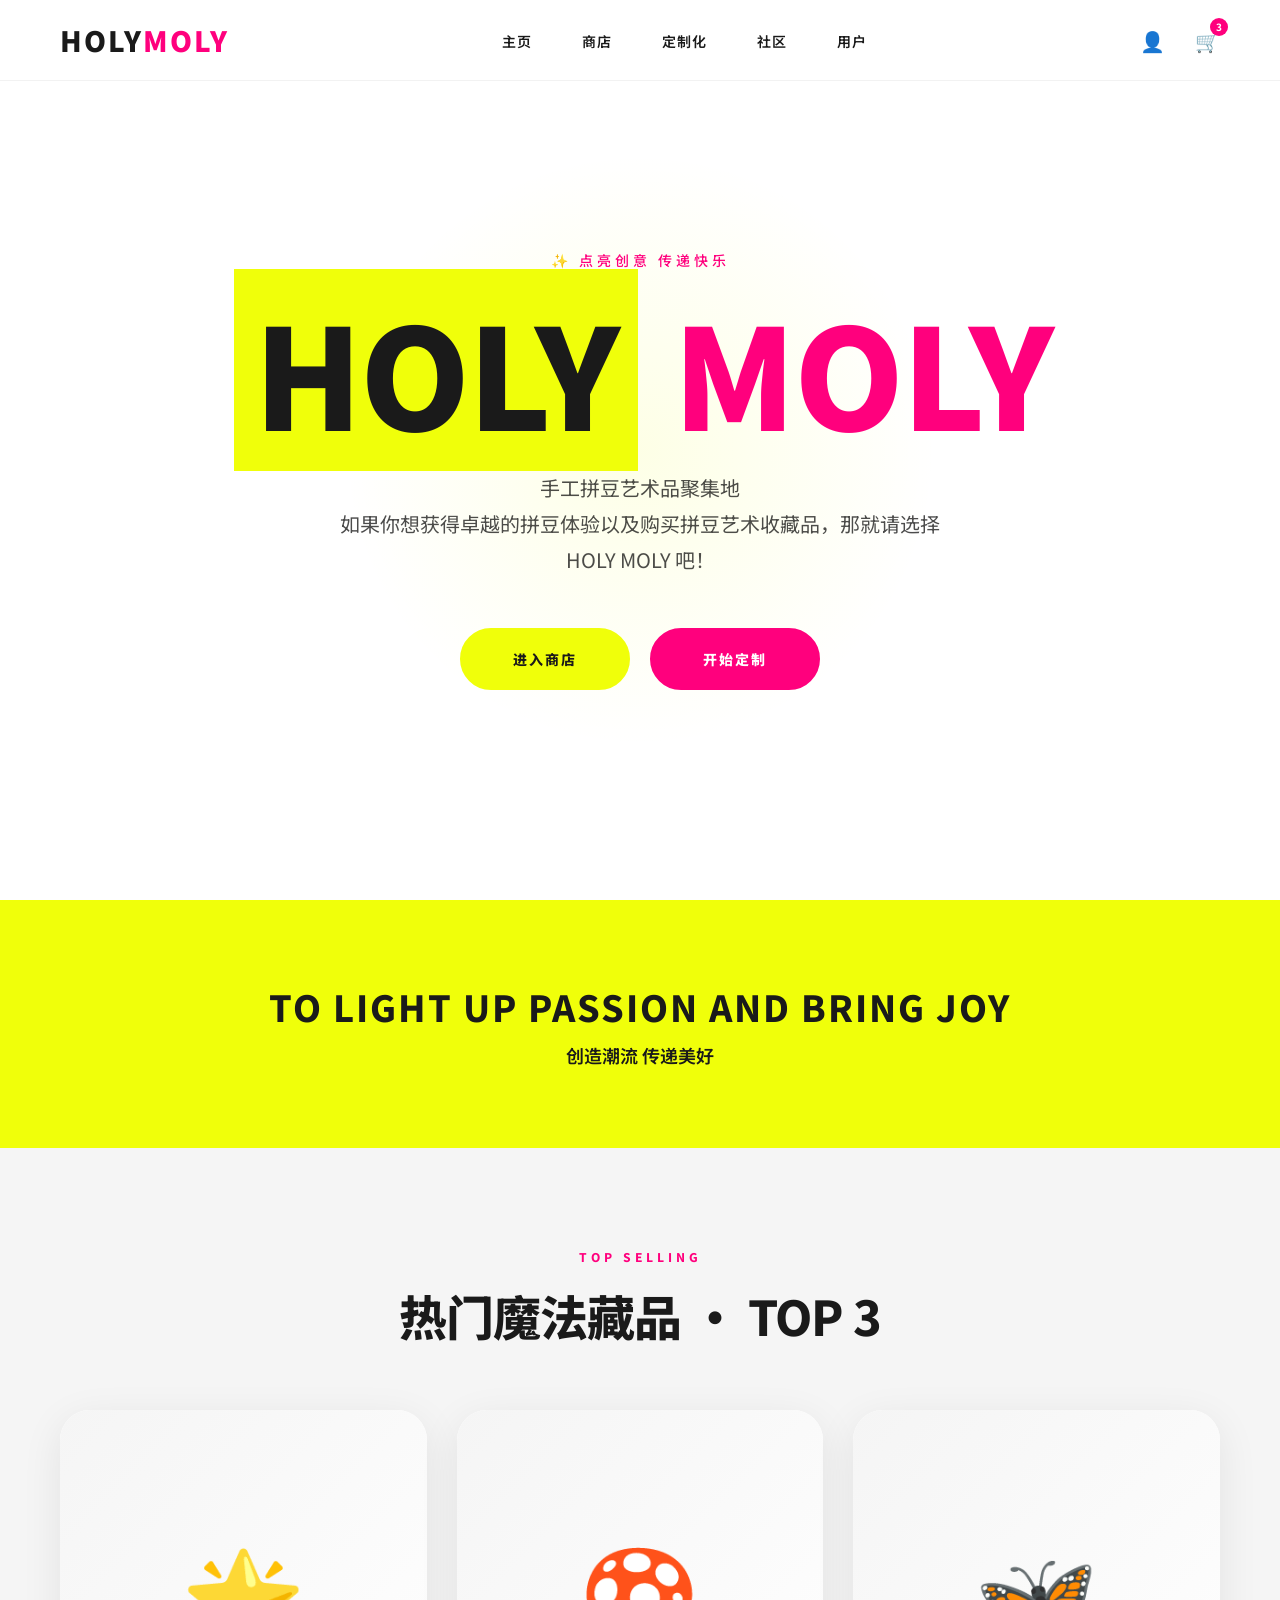
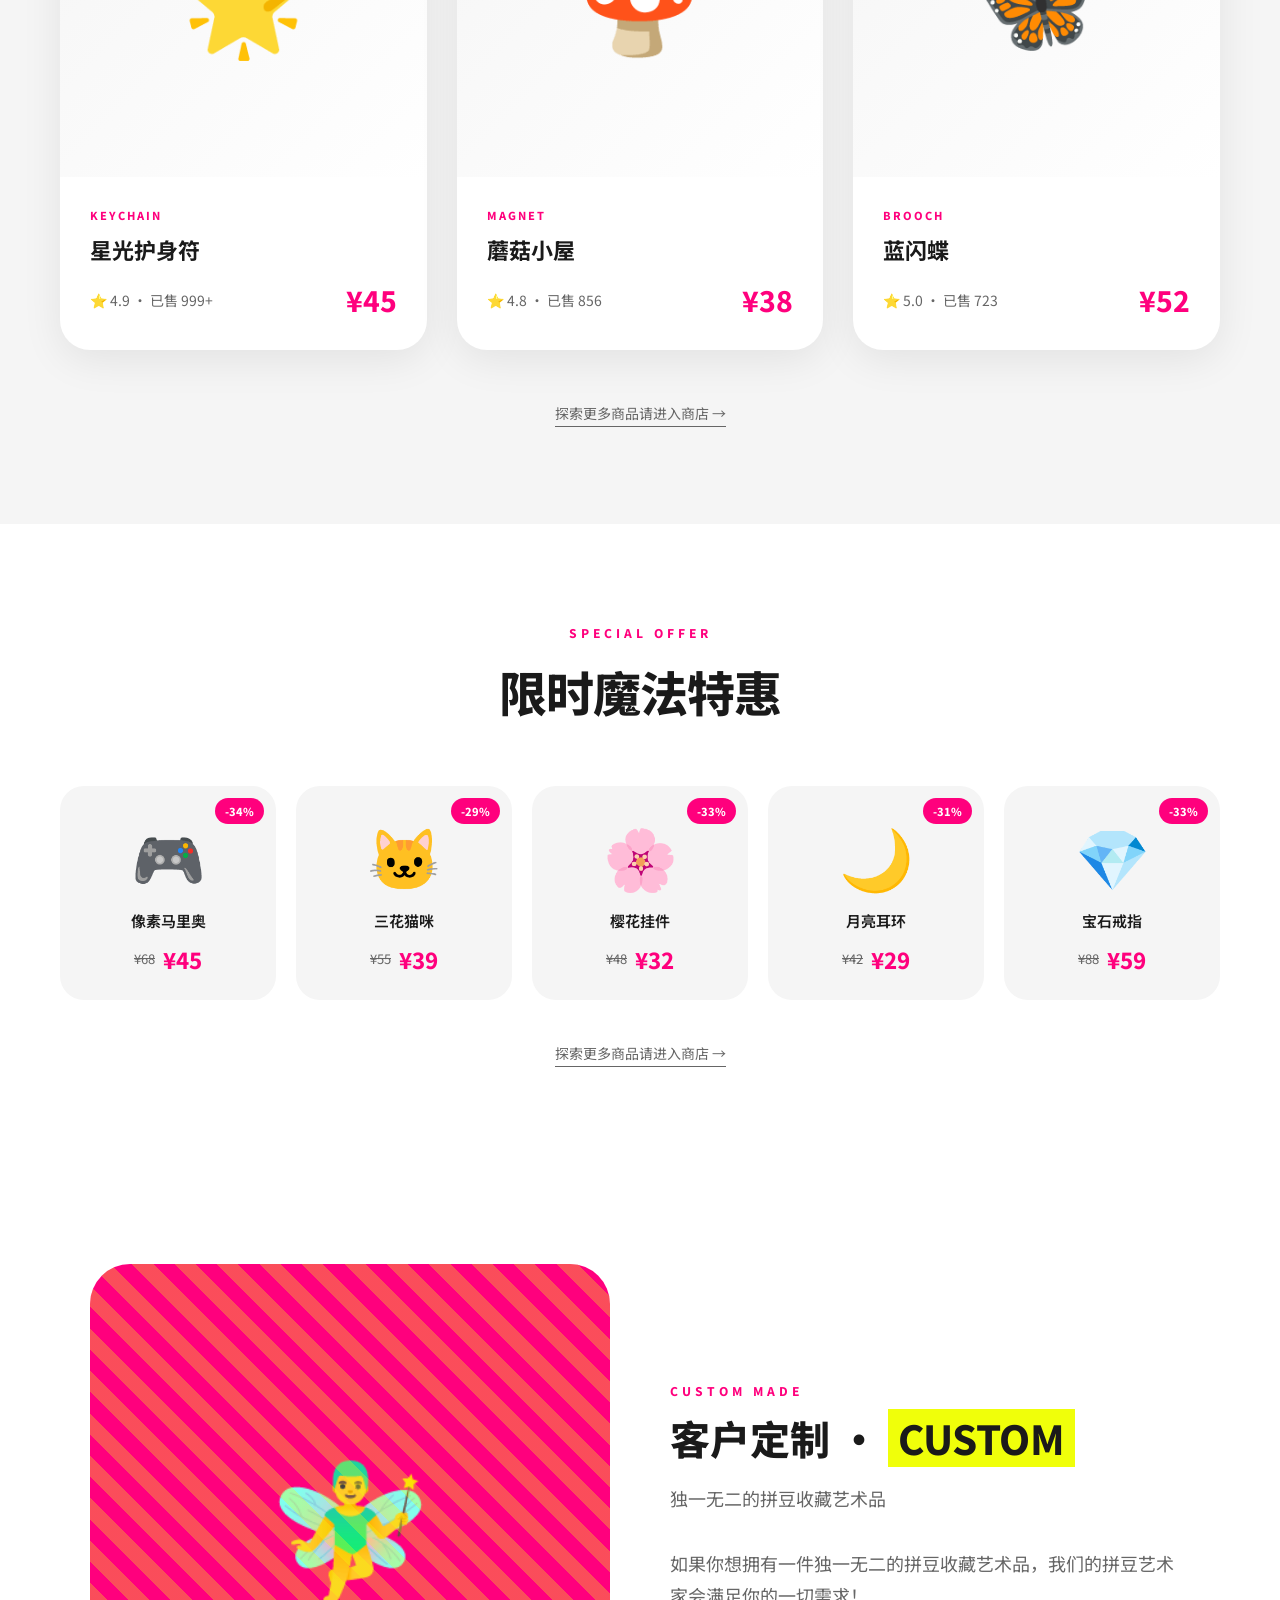
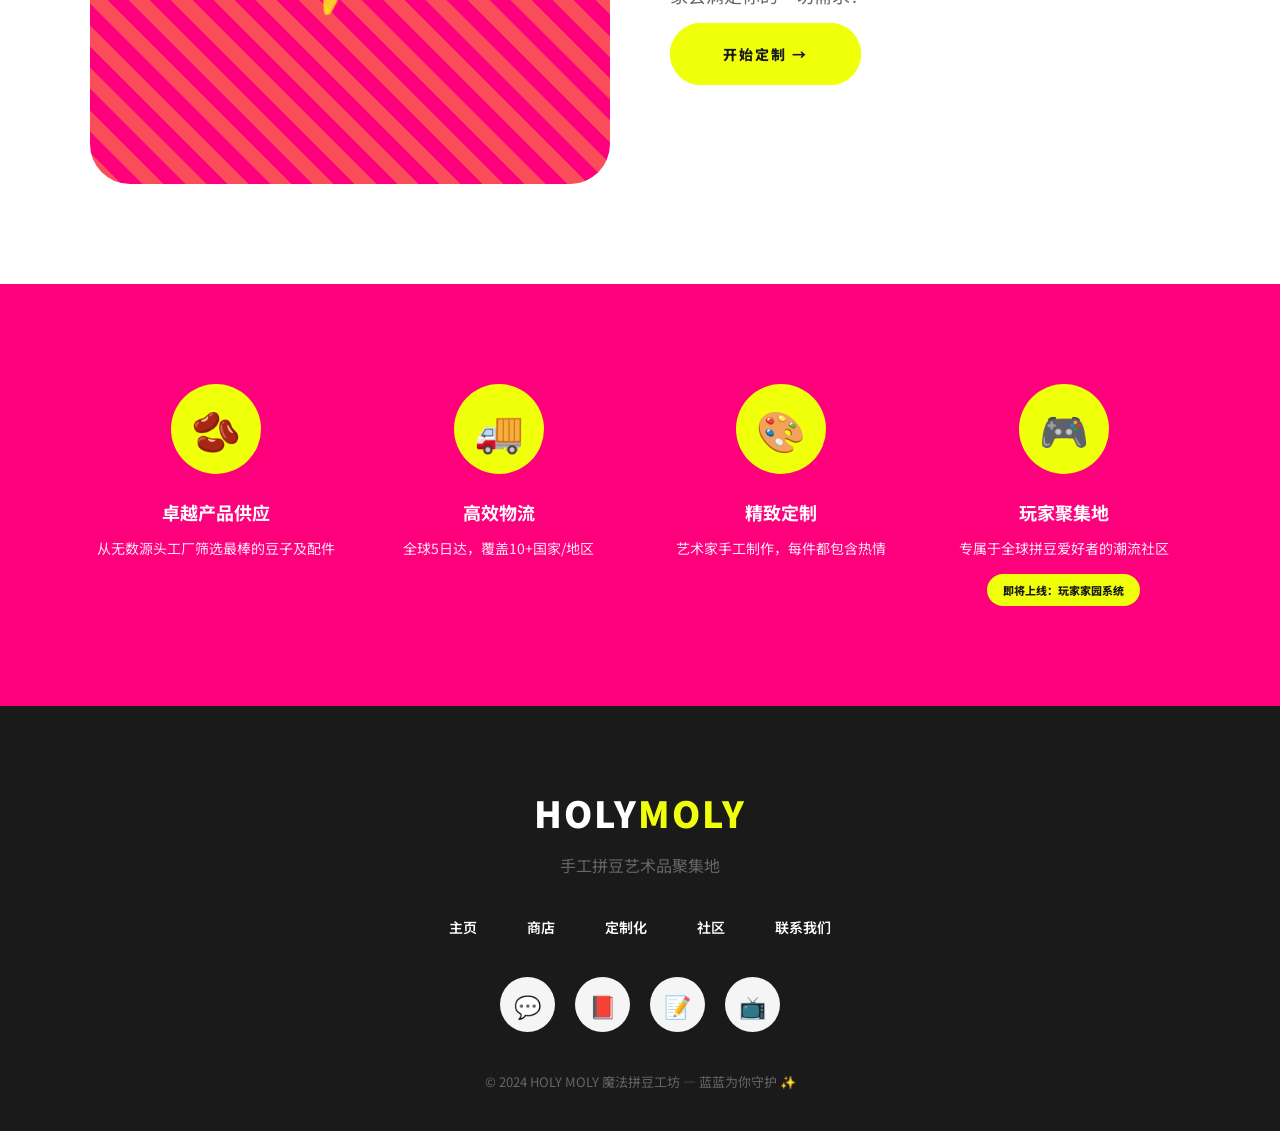
==== commit a00cdecc: "Final version: white theme with lime & pink, mobile hamburger menu" ====
--- a/index.html
+++ b/index.html
@@ -167,21 +167,42 @@
             position: relative;
         }
 
+        .hero::before {
+            content: '';
+            position: absolute;
+            top: 50%;
+            left: 50%;
+            transform: translate(-50%, -50%);
+            width: 600px;
+            height: 600px;
+            background: radial-gradient(circle, rgba(240,255,10,0.1) 0%, transparent 70%);
+            animation: pulse 4s infinite;
+        }
+
+        @keyframes pulse {
+            0%, 100% { transform: translate(-50%, -50%) scale(1); opacity: 0.5; }
+            50% { transform: translate(-50%, -50%) scale(1.2); opacity: 0.8; }
+        }
+
         .hero-tagline {
             font-size: 14px;
-            font-weight: 700;
+            font-weight: 500;
             letter-spacing: 4px;
             text-transform: uppercase;
             color: var(--pink);
             margin-bottom: 30px;
+            position: relative;
+            z-index: 1;
         }
 
         .hero h1 {
             font-size: clamp(60px, 12vw, 140px);
             font-weight: 900;
-            letter-spacing: -3px;
+            letter-spacing: -2px;
             line-height: 1;
             margin-bottom: 30px;
+            position: relative;
+            z-index: 1;
         }
 
         .hero h1 .lime { 
@@ -195,15 +216,19 @@
         .hero-subtitle {
             font-size: clamp(16px, 2vw, 20px);
             font-weight: 400;
-            color: var(--gray);
+            color: rgba(0,0,0,0.7);
             max-width: 600px;
             line-height: 1.8;
             margin-bottom: 50px;
+            position: relative;
+            z-index: 1;
         }
 
         .hero-ctas {
             display: flex;
             gap: 20px;
+            position: relative;
+            z-index: 1;
         }
 
         .btn-lime {
@@ -244,6 +269,31 @@
             box-shadow: 0 10px 40px rgba(255,0,125,0.4);
         }
 
+        /* ===== Section Common ===== */
+        .section {
+            padding: 100px 60px;
+        }
+
+        .section-header {
+            text-align: center;
+            margin-bottom: 60px;
+        }
+
+        .section-tag {
+            font-size: 12px;
+            font-weight: 800;
+            letter-spacing: 4px;
+            text-transform: uppercase;
+            color: var(--pink);
+            margin-bottom: 15px;
+        }
+
+        .section-title {
+            font-size: clamp(32px, 5vw, 48px);
+            font-weight: 800;
+            letter-spacing: -1px;
+        }
+
         /* ===== Lime Banner ===== */
         .lime-banner {
             background: var(--lime);
@@ -265,32 +315,7 @@
             font-weight: 600;
         }
 
-        /* ===== Section Common ===== */
-        .section {
-            padding: 100px 60px;
-        }
-
-        .section-header {
-            text-align: center;
-            margin-bottom: 60px;
-        }
-
-        .section-tag {
-            font-size: 12px;
-            font-weight: 800;
-            letter-spacing: 4px;
-            text-transform: uppercase;
-            color: var(--pink);
-            margin-bottom: 15px;
-        }
-
-        .section-title {
-            font-size: clamp(32px, 5vw, 48px);
-            font-weight: 800;
-            letter-spacing: -1px;
-        }
-
-        /* ===== Hot Products ===== */
+        /* ===== Hot Products - Dark Section ===== */
         .hot-section {
             background: var(--gray-light);
         }
@@ -620,7 +645,7 @@
 
         .footer-social a:hover {
             background: var(--lime);
-            transform: translateY(-5px) rotate(10deg);
+            transform: translateY(-5px);
         }
 
         .footer-copy {
@@ -637,7 +662,6 @@
 
         @media (max-width: 768px) {
             .nav { padding: 15px 20px; }
-            .nav-links { display: none; }
             .section { padding: 60px 20px; }
             .products-grid { grid-template-columns: 1fr; }
             .sale-grid { grid-template-columns: repeat(2, 1fr); }
@@ -734,7 +758,7 @@
                 </div>
             </div>
         </div>
-        <div style="text-align: center; margin-top: 40px;">
+        <div style="text-align: center; margin-top: 50px;">
             <a href="#shop" style="color: var(--gray); text-decoration: none; font-size: 14px; border-bottom: 1px solid var(--gray); padding-bottom: 3px;">探索更多商品请进入商店 →</a>
         </div>
     </section>
@@ -792,6 +816,9 @@
                 </div>
             </div>
         </div>
+        <div style="text-align: center; margin-top: 40px;">
+            <a href="#shop" style="color: var(--gray); text-decoration: none; font-size: 14px; border-bottom: 1px solid var(--gray); padding-bottom: 3px;">探索更多商品请进入商店 →</a>
+        </div>
     </section>
 
     <!-- Custom Section -->
@@ -804,9 +831,6 @@
                 <p>独一无二的拼豆收藏艺术品<br><br>如果你想拥有一件独一无二的拼豆收藏艺术品，我们的拼豆艺术家会满足你的一切需求！</p>
                 <a href="#" class="btn-lime">开始定制 →</a>
             </div>
-        </div>
-        <div style="text-align: center; margin-top: 40px;">
-            <a href="#shop" style="color: var(--gray); text-decoration: none; font-size: 14px; border-bottom: 1px solid var(--gray); padding-bottom: 3px;">探索更多商品请进入商店 →</a>
         </div>
     </section>
 
